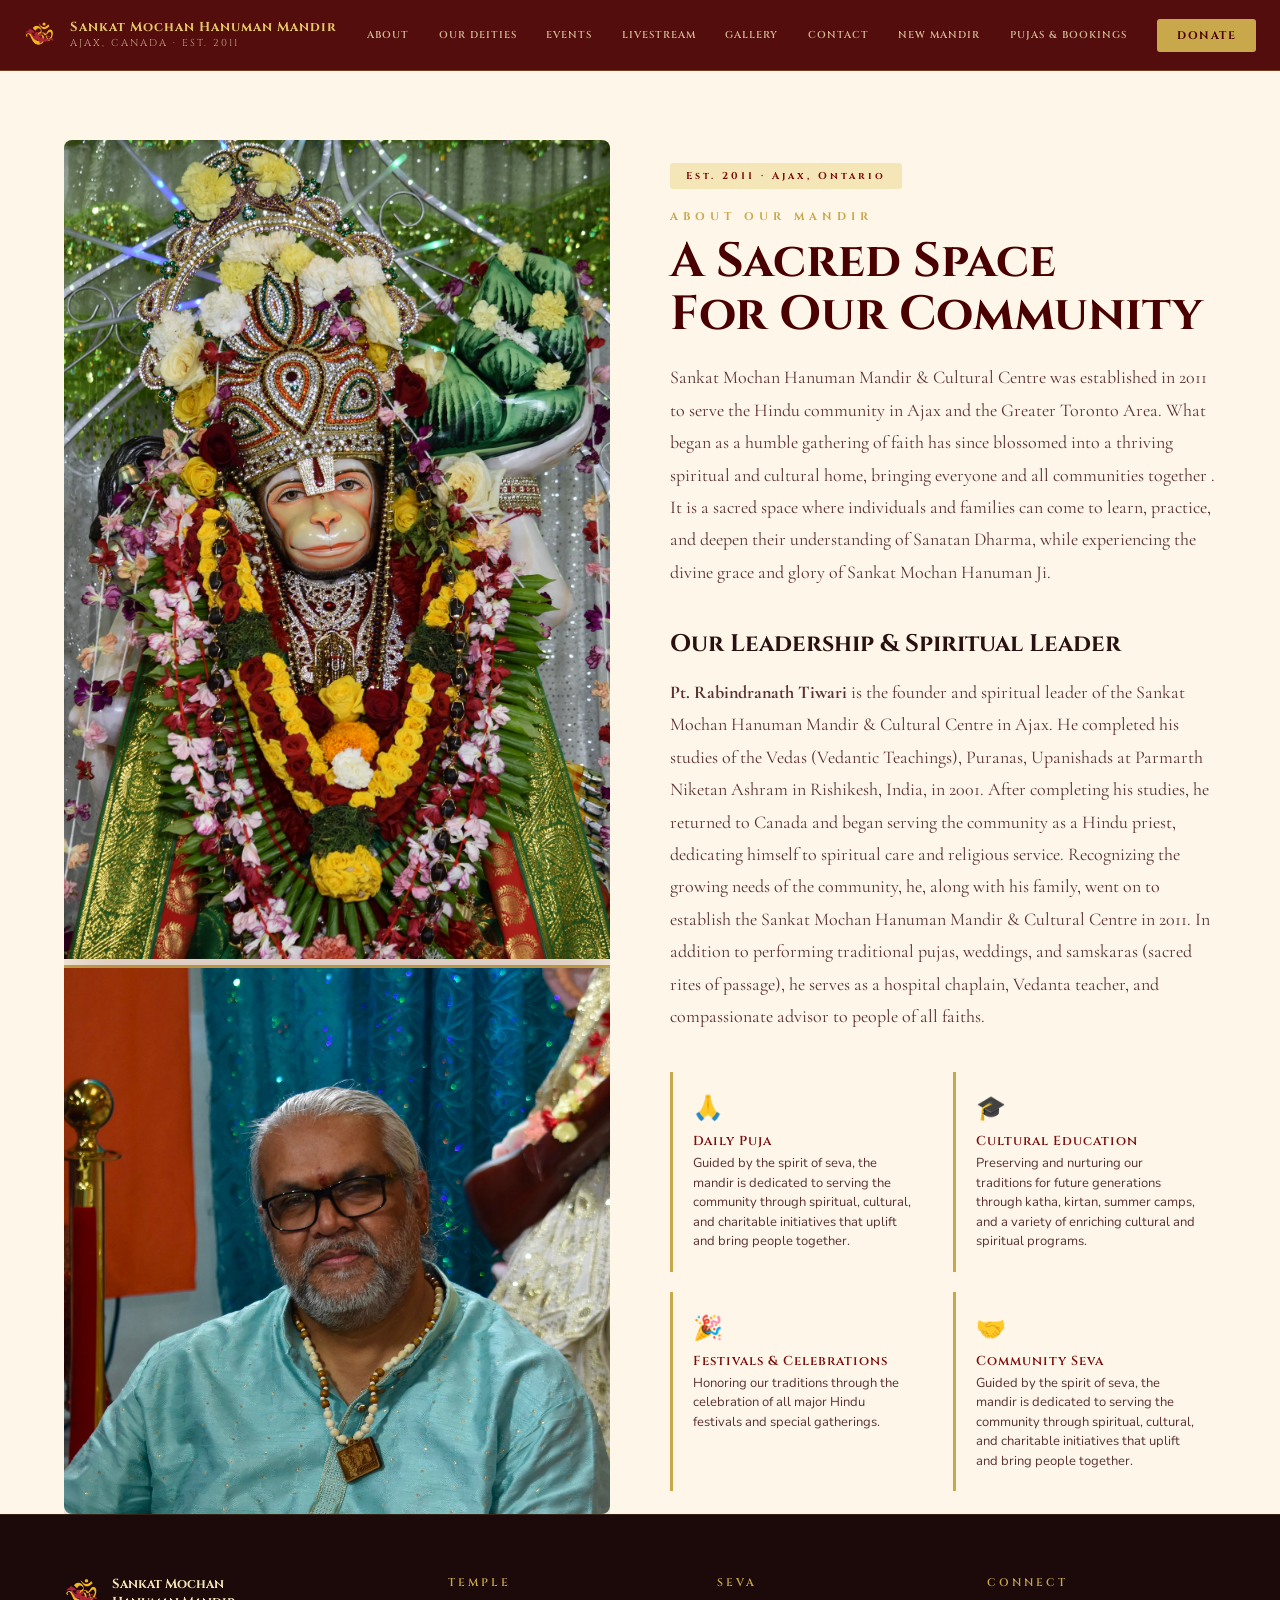
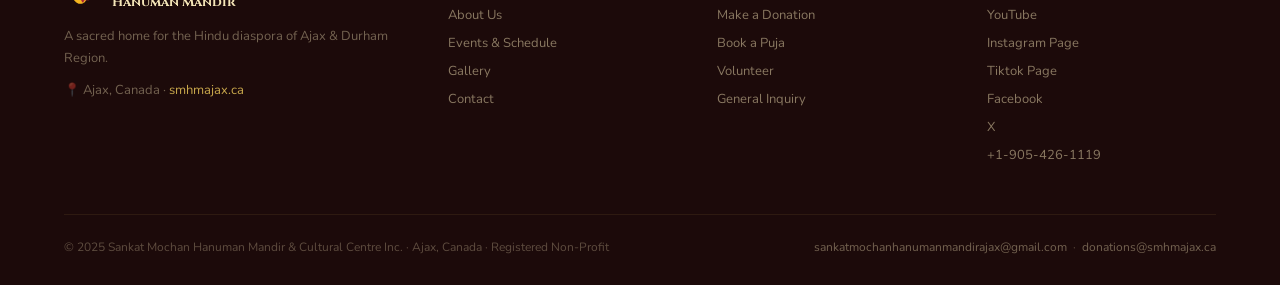
==== about.html @ 4f7484eb "Initial commit - SMHM website dev" ====
<!DOCTYPE html>
<html lang="en">
<head>
<meta charset="UTF-8">
<meta name="viewport" content="width=device-width, initial-scale=1.0">
<title>Sankat Mochan Hanuman Mandir & Cultural Centre</title>
<link rel="icon" type="image/png" href="assets/images/mandir-icon.png">
<link rel="preconnect" href="https://fonts.googleapis.com">
<link href="https://fonts.googleapis.com/css2?family=Cormorant+Garamond:ital,wght@0,300;0,400;0,600;0,700;1,400&family=Cinzel:wght@400;600;700;900&family=Nunito:wght@300;400;600;700&display=swap" rel="stylesheet">
<link rel="stylesheet" href="assets/css/style.css?v=5">
</head>
<body>

<!-- ═══ NAV ═══ -->
<nav id="nav">
  <div class="nav-inner">
    <a href="index.html" class="nav-brand">
      <img src="assets/images/mandir-icon.png" class="nav-logo-img" alt="Mandir Logo">
      <div class="nav-name">
        <div class="n1">Sankat Mochan Hanuman Mandir</div>
        <div class="n2">Ajax, Canada · Est. 2011</div>
      </div>
    </a>

    <div class="nav-links">
      <a href="about.html">About</a>
      <a href="deities.html">Our Deities</a>
      <a href="events.html">Events</a>
      <a href="livestream.html">Livestream</a>
      <a href="gallery.html">Gallery</a>
      <a href="contact.html">Contact</a>
      <a href="new-mandir.html">New Mandir</a>
      <a href="bookings.html">Pujas &amp; Bookings</a>
    </div>

    <a href="donate.html" class="nav-donate">Donate</a>

    <button class="nav-mobile-btn" onclick="toggleMenu()" aria-label="Menu">
      <span></span><span></span><span></span>
    </button>
  </div>

  <div id="mobile-menu">
    <a href="about.html" onclick="toggleMenu()">About</a>
    <a href="deities.html" onclick="toggleMenu()">Our Deities</a>
    <a href="events.html" onclick="toggleMenu()">Events</a>
    <a href="livestream.html" onclick="toggleMenu()">Livestream</a>
    <a href="gallery.html" onclick="toggleMenu()">Gallery</a>
    <a href="contact.html" onclick="toggleMenu()">Contact</a>
    <a href="new-mandir.html" onclick="toggleMenu()">New Mandir</a>
    <a href="bookings.html" onclick="toggleMenu()">Pujas &amp; Bookings</a>
    <a href="donate.html" onclick="toggleMenu()">Donate</a>
  </div>
</nav>

<!-- ═══ ABOUT ═══ -->
<section id="about">
  <div class="container">
    <div class="grid-2">
<div class="about-image-stack fade-up">
  <img src="assets/images/hanuman-ji.jpg" alt="Hanuman Ji" class="about-img-main">
  <img src="assets/images/Pandit.jpeg" alt="Pandit Ji" class="about-img-secondary">
</div>
      <div class="fade-up stagger-2">
        <span class="about-badge">Est. 2011 · Ajax, Ontario</span>
        <span class="section-label">About Our Mandir</span>
        <h2 class="section-title">A Sacred Space<br>For Our Community</h2>
        <p class="section-body">Sankat Mochan Hanuman Mandir & Cultural Centre was established in 2011 to serve the Hindu community in Ajax and the Greater Toronto Area. What began as a humble gathering of faith has since blossomed into a thriving spiritual and cultural home, bringing everyone and all communities together . It is a sacred space where individuals and families can come to learn, practice, and deepen their understanding of Sanatan Dharma, while experiencing the divine grace and glory of Sankat Mochan Hanuman Ji.
        
        <h2 style="margin-top: 40px; margin-bottom: 16px;">Our Leadership & Spiritual Leader</h2>
        <p class="section-body" style="margin-top:16px"><strong>Pt. Rabindranath Tiwari</strong> is the founder and spiritual leader of the Sankat Mochan Hanuman Mandir & Cultural Centre in Ajax. He completed his studies of the Vedas (Vedantic
Teachings), Puranas, Upanishads at Parmarth Niketan Ashram in Rishikesh, India, in 2001. After completing his studies, he returned to Canada and began serving the community as a Hindu priest, dedicating himself to spiritual care and religious service. Recognizing the growing needs of the community, he, along with his family, went on to establish the Sankat Mochan Hanuman Mandir & Cultural Centre in 2011. In addition to performing traditional pujas, weddings, and samskaras (sacred rites of passage), he serves as a hospital chaplain, Vedanta teacher, and compassionate advisor to people of all faiths.</p>
  <div class="about-highlights">  
          <div class="about-highlight"><div class="icon">🙏</div><h5>Daily Puja</h5><p>Guided by the spirit of seva, the mandir is dedicated to serving the community through spiritual, cultural, and charitable initiatives that uplift and bring people together.</p></div>
          <div class="about-highlight"><div class="icon">🎓</div><h5>Cultural Education</h5><p>Preserving and nurturing our traditions for future generations through katha, kirtan, summer camps, and a variety of enriching cultural and spiritual programs.</p></div>
          <div class="about-highlight"><div class="icon">🎉</div><h5>Festivals & Celebrations</h5><p>Honoring our traditions through the celebration of all major Hindu festivals and special gatherings.</p></div>
          <div class="about-highlight"><div class="icon">🤝</div><h5>Community Seva</h5><p>Guided by the spirit of seva, the mandir is dedicated to serving the community through spiritual, cultural, and charitable initiatives that uplift and bring people together.</p></div>
        </div>
      </div>
    </div>
  </div>
</section>


<!-- ═══ FOOTER ═══ -->
<footer>
  <div class="container">
    <div class="footer-grid">
      <div class="footer-brand">
        <div style="display:flex;align-items:center;gap:12px;margin-bottom:12px">
          <img src="assets/images/mandir-icon.png" 
       alt="Mandir Logo" 
       style="width:36px; height:36px; object-fit:cover; border-radius:50%; flex-shrink:0;">
          <div style="font-family:'Cinzel',serif;font-size:13px;color:var(--gold-pale);font-weight:700">Sankat Mochan<br>Hanuman Mandir</div>
        </div>
        <p>A sacred home for the Hindu diaspora of Ajax & Durham Region.</p>
        <p style="margin-top:10px">📍 Ajax, Canada · <a href="http://smhmajax.ca" style="color:var(--gold);text-decoration:none">smhmajax.ca</a></p>
      </div>
      <div class="footer-col">
        <h4>Temple</h4>
        <a href="about.html">About Us</a>
        <a href="events.html">Events & Schedule</a>
        <a href="gallery.html">Gallery</a>
        <a href="contact.html">Contact</a>
      </div>
      <div class="footer-col">
        <h4>Seva</h4>
        <a href="donate.html">Make a Donation</a>
        <a href="mailto:bookings@smhmajax.ca">Book a Puja</a>
        <a href="mailto:seva@smhmajax.ca">Volunteer</a>
        <a href="mailto:info@smhmajax.ca">General Inquiry</a>
      </div>
      <div class="footer-col">
        <h4>Connect</h4>
        <a href="https://www.youtube.com/@smhmajax" target="_blank">YouTube</a>
        <a href="https://www.instagram.com/smhmajax/">Instagram Page</a>
        <a href="https://www.tiktok.com/@smhmajax">Tiktok Page</a>
        <a href="https://www.facebook.com/smhmajax?mibextid=wwXlfr&mibextid=wwXlfr">Facebook</a>
        <a href="https://x.com/smhmajax">X</a>
        <a href="tel:+1-905-426-1119">+1-905-426-1119</a>
      </div>
    </div>
    <div class="footer-bottom">
      <span>© 2025 Sankat Mochan Hanuman Mandir & Cultural Centre Inc. · Ajax, Canada · Registered Non-Profit</span>
      <span>
        <a href="mailto:sankatmochanhanumanmandirajax@gmail.com">sankatmochanhanumanmandirajax@gmail.com</a> &nbsp;·&nbsp;
        <a href="mailto:donations@smhmajax.ca">donations@smhmajax.ca</a>
      </span>
    </div>
  </div>
</footer>
<script src="assets/scripts/main.js"></script>
</body>
</html>
---- assets/css/style.css ----
/* ═══════════════════════════════════════════
   SMHMAJAX.CA  —  Design System
   Deep crimson · Antique gold · Ivory
   Cinzel (display) + Cormorant (serif) + Nunito (body)
═══════════════════════════════════════════ */
:root {
  --crimson:    #7B0D0D;
  --crimson-dk: #4A0000;
  --crimson-lt: #A01515;
  --gold:       #C9A84C;
  --gold-lt:    #E8C96A;
  --gold-pale:  #F5E6B8;
  --ivory:      #FDF6E9;
  --ivory-dk:   #F0E4C8;
  --charcoal:   #1C0A0A;
  --text:       #2A1010;
  --text-lt:    #5A3030;
  --white:      #FFFDF7;
  --shadow:     rgba(74,0,0,0.18);
  --r:          8px;
}

*, *::before, *::after { margin:0; padding:0; box-sizing:border-box; }

html {
  scroll-behavior: smooth;
  max-width: 100%;
  overflow-x: hidden;
  margin: 0;
}

body {
  font-family: 'Nunito', sans-serif;
  background: var(--ivory);
  color: var(--text);
  max-width: 100%;
  overflow-x: hidden;
  margin: 0;
  padding-left: 0;
  padding-right: 0;
  box-sizing: border-box;
}

/* ── SCROLLBAR ── */
::-webkit-scrollbar { width: 6px; }
::-webkit-scrollbar-track { background: var(--ivory-dk); }
::-webkit-scrollbar-thumb { background: var(--crimson); border-radius: 3px; }

/* ═══ TYPOGRAPHY ═══ */
.display    { font-family:'Cinzel',serif; }
.serif      { font-family:'Cormorant Garamond',serif; }
h1,h2,h3   { font-family:'Cinzel',serif; }
h4,h5      { font-family:'Cormorant Garamond',serif; font-weight:600; }

/* ═══ UTILITY ═══ */
.gold-line {
  display:flex; align-items:center; gap:16px;
  color:var(--gold); font-size:12px; letter-spacing:3px; text-transform:uppercase;
}
.gold-line::before,.gold-line::after {
  content:''; flex:1; height:1px;
  background:linear-gradient(90deg,transparent,var(--gold),transparent);
}
.section-label {
  font-family:'Cinzel',serif; font-size:11px; font-weight:700;
  letter-spacing:5px; color:var(--gold); text-transform:uppercase;
  margin-bottom:12px; display:block;
}
.section-title {
  font-family:'Cinzel',serif; font-size:clamp(28px,4vw,48px);
  font-weight:700; color:var(--crimson-dk); line-height:1.1;
  margin-bottom:20px;
}
.section-body {
  font-family:'Cormorant Garamond',serif; font-size:18px;
  color:var(--text-lt); line-height:1.8; font-weight:400;
}
.btn-primary {
  display:inline-flex; align-items:center; gap:10px;
  background:var(--crimson); color:var(--gold-pale);
  font-family:'Cinzel',serif; font-size:12px; font-weight:700;
  letter-spacing:2px; text-transform:uppercase;
  padding:14px 32px; border-radius:3px; text-decoration:none;
  border:2px solid var(--crimson);
  transition:all 0.3s ease;
  box-shadow: 0 4px 20px var(--shadow);
}
.btn-primary:hover {
  background:transparent; color:var(--crimson);
  transform:translateY(-2px);
  box-shadow: 0 8px 30px var(--shadow);
}
.btn-outline {
  display:inline-flex; align-items:center; gap:10px;
  background:transparent; color:var(--gold-pale);
  font-family:'Cinzel',serif; font-size:12px; font-weight:700;
  letter-spacing:2px; text-transform:uppercase;
  padding:14px 32px; border-radius:3px; text-decoration:none;
  border:2px solid var(--gold);
  transition:all 0.3s ease;
}
.btn-outline:hover {
  background:var(--gold); color:var(--crimson-dk);
  transform:translateY(-2px);
}
.container { max-width:1200px; margin:0 auto; padding:0 24px; }
.grid-2 { display:grid; grid-template-columns:1fr 1fr; gap:60px; align-items:center; }
.grid-3 { display:grid; grid-template-columns:repeat(3,1fr); gap:32px; }
.grid-4 { display:grid; grid-template-columns:repeat(4,1fr); gap:24px; }

/* ═══ NAV ═══ */
#nav {
  position:fixed; top:0; left:0; right:0; z-index:1000;
  background:rgba(74,0,0,0.95);
  backdrop-filter:blur(20px);
  border-bottom:1px solid rgba(201,168,76,0.3);
  transition:all 0.3s ease;
}
#nav .nav-inner {
  max-width:1400px; margin:0 auto; padding:0 24px;
  display:flex; align-items:center; justify-content:flex-start;
  height:70px; gap:0;
}
.nav-brand {
  display:flex; align-items:center; gap:14px; text-decoration:none;
  flex-shrink:0;
}
.nav-om {
  width:42px; height:42px; border-radius:50%;
  background:linear-gradient(135deg,var(--gold),var(--gold-lt));
  display:flex; align-items:center; justify-content:center;
  font-size:20px; color:var(--crimson-dk); font-weight:900;
  font-family:'Cinzel',serif; flex-shrink:0;
  box-shadow:0 2px 12px rgba(201,168,76,0.4);
}
.nav-name { font-family:'Cinzel',serif; white-space:nowrap; }
.nav-name .n1 { font-size:13px; font-weight:700; color:var(--gold-lt); letter-spacing:1px; line-height:1.2; white-space:nowrap; }
.nav-name .n2 { font-size:10px; color:rgba(245,230,184,0.7); letter-spacing:2px; text-transform:uppercase; white-space:nowrap; }
.nav-links {
  display:flex; align-items:center; flex:1;
  justify-content:space-between;
  flex-wrap:nowrap; white-space:nowrap;
  padding:0 24px;
}
.nav-links a {
  font-family:'Cinzel',serif; font-size:10px; font-weight:600;
  letter-spacing:1px; text-transform:uppercase;
  color:rgba(245,230,184,0.8); padding:8px 6px; border-radius:3px;
  text-decoration:none; transition:all 0.2s ease; white-space:nowrap;
}
.nav-links a:hover { color:var(--gold-lt); background:rgba(201,168,76,0.12); }
.nav-links a.nav-active { color:var(--gold-lt); background:rgba(201,168,76,0.14); }
.nav-donate {
  font-family:'Cinzel',serif; font-size:11px; font-weight:700;
  letter-spacing:1.5px; text-transform:uppercase;
  background:var(--gold); color:var(--crimson-dk);
  padding:9px 20px; border-radius:3px; text-decoration:none;
  transition:all 0.2s ease;
}
.nav-donate:hover { background:var(--gold-lt); transform:translateY(-1px); }
.nav-mobile-btn { display:none; background:none; border:none; cursor:pointer; padding:8px; }
.nav-mobile-btn span {
  display:block; width:24px; height:2px;
  background:var(--gold); margin:5px 0; transition:all 0.3s;
}
#mobile-menu {
  display:none; background:var(--crimson-dk);
  border-top:1px solid rgba(201,168,76,0.2);
}
#mobile-menu a {
  display:block; padding:14px 24px;
  font-family:'Cinzel',serif; font-size:12px; letter-spacing:2px;
  color:var(--gold-pale); text-decoration:none;
  border-bottom:1px solid rgba(201,168,76,0.1);
}

/* ═══ HERO ═══ */
#hero {
  min-height:100vh; position:relative; overflow:hidden;
  background:var(--crimson-dk);
  display:flex; align-items:center;
}
.hero-bg {
  position:absolute; inset:0;
  background: radial-gradient(ellipse 80% 60% at 60% 40%, rgba(160,21,21,0.7) 0%, rgba(74,0,0,0.95) 70%);
}
/* Decorative mandala pattern */
.hero-mandala {
  position:absolute; right:-200px; top:50%; transform:translateY(-50%);
  width:700px; height:700px; border-radius:50%;
  border:1px solid rgba(201,168,76,0.08);
  pointer-events:none;
}
.hero-mandala::before {
  content:''; position:absolute; inset:40px; border-radius:50%;
  border:1px solid rgba(201,168,76,0.06);
}
.hero-mandala::after {
  content:''; position:absolute; inset:80px; border-radius:50%;
  border:1px solid rgba(201,168,76,0.04);
}
.hero-murti-left {
  position: absolute;
  left: 0;
  top: 0;
  bottom: 0;
  width: 42%; 
  height: 100%;
  object-fit: cover;
  object-position: right bottom;
  mask-image: linear-gradient(to right, black 55%, transparent 98%);
  -webkit-mask-image: linear-gradient(to right, black 55%, transparent 98%);
  opacity: 0.85;
}

.hero-murti-right {
  position: absolute;
  right: 0;
  bottom: 0;
  width: 42%;
  height: 100%;
  object-fit: cover;
  object-position: left bottom;
  mask-image: linear-gradient(to left, black 55%, transparent 98%);
  -webkit-mask-image: linear-gradient(to left, black 55%, transparent 98%);
  opacity: 0.85;
}
.nav-logo-img {
  width: 32px;
  height: 32px;
  border-radius: 50%;
  object-fit: contain;
  object-position: center center;
}
.hero-content {
    position: relative;
    z-index: 2;
    width: 100%;
    max-width: 650px;
    margin: 0 auto;
    display: flex;
    flex-direction: column;
    align-items: center;
    text-align: center;
    padding-top: 80px;
    padding-bottom: 60px;
}
.hero-badge {
  display:inline-flex; align-items:center; gap:10px;
  background:rgba(201,168,76,0.12); border:1px solid rgba(201,168,76,0.3);
  border-radius:100px; padding:8px 20px;
  font-family:'Cinzel',serif; font-size:10px; font-weight:700;
  letter-spacing:3px; color:var(--gold); text-transform:uppercase;
  margin-bottom:28px;
}
.hero-badge-dot { width:6px; height:6px; border-radius:50%; background:var(--gold); animation:pulse 2s infinite; }
@keyframes pulse { 0%,100%{opacity:1;transform:scale(1)} 50%{opacity:0.5;transform:scale(1.3)} }
.hero-om {
  font-family:'Cinzel',serif; font-size:clamp(60px,8vw,100px);
  color:var(--gold); line-height:1; display:block;
  text-shadow:0 0 60px rgba(201,168,76,0.4);
  animation:glow 3s ease-in-out infinite alternate;
  margin-bottom:8px;
}
@keyframes glow {
  from{text-shadow:0 0 40px rgba(201,168,76,0.3)}
  to{text-shadow:0 0 80px rgba(201,168,76,0.6),0 0 120px rgba(201,168,76,0.2)}
}
.hero-title {
  font-family:'Cinzel',serif; font-weight:900;
  font-size:clamp(36px,5.5vw,72px); line-height:1.0;
  color:var(--white); margin-bottom:8px;
  text-shadow:2px 4px 20px rgba(0,0,0,0.5);
}
.hero-title .gold { color:var(--gold-lt); }
.hero-subtitle {
  font-family:'Cormorant Garamond',serif; font-style:italic;
  font-size:clamp(18px,2.5vw,28px); color:rgba(245,230,184,0.75);
  margin-bottom:36px; font-weight:300; letter-spacing:1px;
}
.hero-tagline {
  font-family:'Cormorant Garamond',serif;
  font-size:clamp(16px,2vw,22px); color:rgba(245,230,184,0.6);
  margin-bottom:48px; max-width:480px; line-height:1.6;
}
.hero-cta { display:flex; gap:16px; flex-wrap:wrap; margin-bottom:60px; }
.hero-stats {
  display:flex; gap:32px; justify-content: center; flex-wrap:wrap;
  padding-top:40px; border-top:1px solid rgba(201,168,76,0.2);
}
.hero-stat .num {
  font-family:'Cinzel',serif; font-size:clamp(28px,3vw,40px);
  color:var(--gold-lt); font-weight:700; line-height:1;
}
.hero-stat .lbl {
  font-size:11px; letter-spacing:2px; color:rgba(245,230,184,0.5);
  text-transform:uppercase; margin-top:4px;
}

/* ── LIVE BANNER ── */
.live-banner {
  background:linear-gradient(135deg,var(--crimson) 0%,var(--crimson-lt) 100%);
  border-top:1px solid rgba(201,168,76,0.3);
  border-bottom:1px solid rgba(201,168,76,0.3);
  padding:14px 0;
}
.live-banner-inner {
  max-width:1200px; margin:0 auto; padding:0 24px;
  display:flex; align-items:center; justify-content:space-between; flex-wrap:wrap; gap:16px;
}
.live-badge {
  display:flex; align-items:center; gap:10px;
  font-family:'Cinzel',serif; font-size:11px; font-weight:700;
  letter-spacing:2px; color:var(--gold-pale); text-transform:uppercase;
}
.live-dot { width:10px; height:10px; border-radius:50%; background:#ff4444; animation:blink 1.2s step-end infinite; }
@keyframes blink { 50%{opacity:0} }
.live-schedule { display:flex; gap:20px; flex-wrap:wrap; }
.live-pill {
  background:rgba(245,230,184,0.12); border:1px solid rgba(245,230,184,0.2);
  border-radius:100px; padding:5px 14px;
  font-size:11px; color:var(--gold-pale); letter-spacing:1px;
}
.live-pill strong { color:var(--gold-lt); }
.live-yt {
  display:flex; align-items:center; gap:8px;
  background:rgba(255,0,0,0.15); border:1px solid rgba(255,0,0,0.3);
  border-radius:6px; padding:6px 14px;
  font-size:11px; color:#fff; text-decoration:none; letter-spacing:1px;
  font-family:'Cinzel',serif; font-weight:700; transition:all 0.2s;
}
.live-yt:hover { background:rgba(255,0,0,0.3); }
.yt-icon { width:18px; height:13px; }

/* ═══ ABOUT ═══ */
#about {
  padding-top: 140px; 
}

.about-image-stack {
  max-width: 100%;
  overflow: hidden;
}

.about-img-main {
  width: 100%;
  flex: 1;
  object-fit: cover;
  object-position: center 5%;
  border-radius: var(--r) var(--r) 0 0;
  box-shadow: 0 20px 60px var(--shadow);
  min-height: 0;
}

.about-img-secondary {
  width: 100%;
  flex: 1;
  object-fit: cover;
  object-position: center center;
  border-radius: 0 0 var(--r) var(--r);
  border-top: 3px solid var(--gold);
  box-shadow: 0 20px 60px var(--shadow);
  display: block;
  min-height: 0;
}

/* Floating secondary image rule removed/optional since Shivling was removed */

.about-badge {
  display: inline-flex; 
  align-items: center; 
  gap: 8px;
  background: var(--gold-pale); 
  border-radius: 3px; 
  padding: 6px 16px;
  font-family: 'Cinzel', serif; 
  font-size: 10px; 
  font-weight: 700;
  letter-spacing: 3px; 
  color: var(--crimson); 
  margin-bottom: 20px;
}

.about-highlights { 
  display: grid; 
  grid-template-columns: 1fr 1fr; 
  gap: 20px; 
  margin-top: 40px; 
}

.about-highlight {
  padding: 20px; 
  border-left: 3px solid var(--gold);
  background: var(--ivory); 
  border-radius: 0 var(--r) var(--r) 0;
}

.about-highlight .icon { 
  font-size: 24px; 
  margin-bottom: 8px; 
}

.about-highlight h5 { 
  font-family: 'Cinzel', serif; 
  font-size: 13px; 
  color: var(--crimson); 
  margin-bottom: 4px; 
  letter-spacing: 1px; 
}

.about-highlight p { 
  font-size: 13px; 
  color: var(--text-lt); 
  line-height: 1.5; 
}

/* ═══ DEITIES ═══ */
.deity-strip { padding:80px 0; background:var(--crimson-dk); }
.deity-strip-inner { max-width:1200px; margin:0 auto; padding:0 24px; }
.deity-strip h2 { font-family:'Cinzel',serif; font-size:14px; font-weight:700; letter-spacing:5px; color:var(--gold); text-transform:uppercase; text-align:center; margin-bottom:40px; }
.deity-grid {
    display:grid;
    grid-template-columns:repeat(auto-fit,minmax(180px,1fr));
    gap:20px;
}
.deity-card {
  border-radius:var(--r);
  overflow:hidden;
  position:relative;
  aspect-ratio:3/4;
  min-height:280px;
  cursor:pointer;
  border:1px solid rgba(201,168,76,0.2);
  transition:all 0.3s ease;
}
.deity-card:hover { transform:translateY(-6px); border-color:var(--gold); }
.deity-card img { width:100%; height:100%; object-fit:cover; object-position:top center; display:block; }
.deity-card img{
    transition:transform .4s ease;
}

.deity-card:hover img{
    transform:scale(1.05);
}
.gallery-overlay{
    position:absolute;
    left:0;
    right:0;
    bottom:0;
    padding:20px;
    background:linear-gradient(
        to top,
        rgba(0,0,0,.85),
        rgba(0,0,0,.2),
        transparent
    );
    opacity:0;
    transition:opacity .3s ease;
}

.deity-card:hover .gallery-overlay{
    opacity:1;
}
.gallery-overlay h3{
    margin:0 0 8px;
    color:#fff;
    font-family:'Cinzel',serif;
}
.gallery-overlay p{
    margin:0;
    color:rgba(255,255,255,.85);
    font-size:14px;
    line-height:1.4;
}

/* ═══ EVENTS ═══ */
#events { padding:120px 0; background:var(--ivory); }
.events-grid { display:grid; grid-template-columns:1fr 1.2fr; gap:60px; align-items:start; }
.event-card {
  background:var(--white); border-radius:var(--r);
  padding:28px; border:1px solid var(--ivory-dk);
  display:flex; gap:20px; align-items:flex-start;
  transition:all 0.3s ease;
  box-shadow:0 2px 12px rgba(0,0,0,0.04);
}
.event-card:hover { transform:translateY(-4px); box-shadow:0 12px 40px var(--shadow); border-color:var(--gold); }
.event-date {
  background:var(--crimson); color:var(--gold-pale);
  border-radius:var(--r); padding:12px 14px; text-align:center;
  flex-shrink:0; min-width:62px;
}
.event-date .day { font-family:'Cinzel',serif; font-size:28px; font-weight:700; line-height:1; }
.event-date .mon { font-size:11px; letter-spacing:2px; text-transform:uppercase; opacity:0.8; margin-top:2px; }
.event-info h4 { font-family:'Cinzel',serif; font-size:15px; color:var(--crimson-dk); margin-bottom:6px; }
.event-info p { font-size:13px; color:var(--text-lt); line-height:1.5; }
.event-info .tag { display:inline-block; background:var(--gold-pale); color:var(--crimson); font-size:10px; font-weight:700; letter-spacing:2px; padding:3px 10px; border-radius:100px; margin-top:8px; text-transform:uppercase; }
.schedule-table { background:var(--white); border-radius:var(--r); overflow:hidden; border:1px solid var(--ivory-dk); box-shadow:0 2px 12px rgba(0,0,0,0.04); }
.schedule-table h3 { padding:20px 24px; background:var(--crimson-dk); color:var(--gold-pale); font-family:'Cinzel',serif; font-size:14px; letter-spacing:2px; }
.schedule-row {
  display: grid;
  grid-template-columns: 140px 100px 1fr;  
  align-items: center;
  padding: 16px 24px;
  border-bottom: 1px solid var(--ivory-dk);
}
.schedule-row:last-child { border-bottom:none; }
.schedule-row .day2 { font-family:'Cinzel',serif; font-size:13px; color:var(--crimson); font-weight:700; }
.schedule-row .time { font-size:13px; color:var(--text-lt); }
.schedule-row .service { font-size:12px; color:var(--gold); font-weight:700; }

/* ═══ EVENTS POSTER SLIDER ═══ */
.events-poster-slider {
  position: relative;
  width: 100%;
  overflow: hidden;
  border-radius: var(--r);
  box-shadow: 0 8px 30px var(--shadow);
}

.slider-track {
  display: flex;
  transition: transform 0.5s ease;
  width: 100%;
}

/* ── Slider Image Dimension Fix ── */
#sliderTrack img {
  width: 100%;
  flex: 0 0 100%; /* THE MAGIC FIX: Prevents squishing, forces 1 image per slide */
  height: 600px; 
  object-fit: contain; 
  background-color: var(--ivory); 
  display: block; 
  padding: 0 !important;
  margin: 0 !important;
  gap: 0 !important;
}
.slider-container {
  box-shadow: none !important; /* Removes the floating drop-shadow */
  border: none !important;     /* Removes any visible borders */
  background: transparent !important; 
}

.slider-arrow {
  position: absolute;
  top: 50%;
  transform: translateY(-50%);
  z-index: 10;
  background: rgba(74,0,0,0.7);
  border: 1px solid rgba(201,168,76,0.4);
  color: var(--gold);
  font-size: 18px;
  width: 44px;
  height: 44px;
  border-radius: 50%;
  cursor: pointer;
  display: flex;
  align-items: center;
  justify-content: center;
  transition: all 0.2s ease;
}

.slider-arrow:hover {
  background: rgba(74,0,0,0.95);
  border-color: var(--gold);
}

.slider-arrow.prev { left: 12px; }
.slider-arrow.next { right: 12px; }

/* ═══ DONATE ═══ */
#donate {
  padding:120px 0;
  background:linear-gradient(160deg,var(--crimson-dk) 0%,var(--crimson) 60%,#6B0000 100%);
  position:relative; overflow:hidden;
}
#donate::before {
  content:''; position:absolute; inset:0;
  background:url("data:image/svg+xml,%3Csvg width='60' height='60' viewBox='0 0 60 60' xmlns='http://www.w3.org/2000/svg'%3E%3Cg fill='none' fill-rule='evenodd'%3E%3Cg fill='%23C9A84C' fill-opacity='0.04'%3E%3Cpath d='M36 34v-4h-2v4h-4v2h4v4h2v-4h4v-2h-4zm0-30V0h-2v4h-4v2h4v4h2V6h4V4h-4zM6 34v-4H4v4H0v2h4v4h2v-4h4v-2H6zM6 4V0H4v4H0v2h4v4h2V6h4V4H6z'/%3E%3C/g%3E%3C/g%3E%3C/svg%3E");
  pointer-events:none;
}
.donate-inner { position:relative; z-index:1; }
.donate-grid { display:grid; grid-template-columns:1fr 1fr; gap:80px; align-items:start; }
.donate-text .section-title { color:var(--gold-pale); }
.donate-text .section-body { color:rgba(245,230,184,0.75); }
.donate-ways { display:grid; grid-template-columns:1fr 1fr; gap:16px; margin-top:32px; }
.donate-way {
  background:rgba(245,230,184,0.08); border:1px solid rgba(201,168,76,0.25);
  border-radius:var(--r); padding:20px;
  transition:all 0.3s ease;
}
.donate-way:hover { background:rgba(245,230,184,0.14); border-color:var(--gold); }
.donate-way .icon { font-size:28px; margin-bottom:10px; }
.donate-way h5 { font-family:'Cinzel',serif; font-size:13px; color:var(--gold-lt); margin-bottom:6px; letter-spacing:1px; }
.donate-way p { font-size:13px; color:rgba(245,230,184,0.65); line-height:1.5; }
.donate-way .val { color:var(--gold-lt); font-weight:700; font-size:15px; margin-top:4px; display:block; }
.donate-card {
  background:var(--ivory); border-radius:12px;
  padding:40px; box-shadow:0 20px 60px rgba(0,0,0,0.3);
}
.donate-card h3 { font-family:'Cinzel',serif; font-size:22px; color:var(--crimson-dk); margin-bottom:8px; }
.donate-card .sub { font-family:'Cormorant Garamond',serif; font-size:16px; color:var(--text-lt); margin-bottom:28px; font-style:italic; }
.amount-grid { display:grid; grid-template-columns:repeat(3,1fr); gap:10px; margin-bottom:20px; }
.amount-btn {
  border:2px solid var(--ivory-dk); border-radius:var(--r); padding:14px 8px;
  text-align:center; cursor:pointer; transition:all 0.2s ease; background:var(--white);
  font-family:'Cinzel',serif; font-weight:700;
}
.amount-btn:hover,.amount-btn.active { border-color:var(--crimson); background:var(--crimson); color:var(--white); }
.amount-btn .am { font-size:20px; color:var(--crimson); display:block; }
.amount-btn:hover .am, .amount-btn.active .am { color:var(--gold-pale); }
.amount-btn .lb { font-size:9px; letter-spacing:1px; color:var(--text-lt); text-transform:uppercase; }
.amount-btn:hover .lb, .amount-btn.active .lb { color:rgba(245,230,184,0.7); }
.donate-input {
  width:100%; padding:14px 16px; border:2px solid var(--ivory-dk);
  border-radius:var(--r); font-size:16px; margin-bottom:16px;
  font-family:'Nunito',sans-serif; transition:border-color 0.2s;
  background:var(--white); color:var(--text);
}
.donate-input:focus { outline:none; border-color:var(--crimson); }
.donate-submit {
  width:100%; padding:16px; background:var(--crimson);
  color:var(--gold-pale); border:none; border-radius:var(--r); cursor:pointer;
  font-family:'Cinzel',serif; font-size:14px; font-weight:700; letter-spacing:2px;
  text-transform:uppercase; transition:all 0.3s ease;
}
.donate-submit:hover { background:var(--crimson-dk); transform:translateY(-2px); box-shadow:0 8px 24px rgba(74,0,0,0.4); }
.etransfer-note {
  margin-top:16px; padding:14px; background:var(--ivory);
  border-radius:var(--r); border:1px solid var(--ivory-dk);
  font-size:13px; color:var(--text-lt); text-align:center; line-height:1.6;
}
.etransfer-note strong { color:var(--crimson); }

/* ═══ STREAM ═══ */
#stream { padding:120px 0; background:var(--charcoal); }
#stream .section-title { color:var(--gold-pale); }
#stream .section-body { color:rgba(245,230,184,0.6); }
.stream-embed {
  border-radius:var(--r); overflow:hidden;
  border:2px solid rgba(201,168,76,0.3);
  box-shadow:0 20px 60px rgba(0,0,0,0.5);
  aspect-ratio:16/9; background:#000; position:relative;
}
.stream-placeholder {
  position:absolute; inset:0; display:flex; flex-direction:column;
  align-items:center; justify-content:center; gap:20px;
}
.stream-placeholder .play-btn {
  width:80px; height:80px; border-radius:50%;
  background:rgba(201,168,76,0.15); border:2px solid var(--gold);
  display:flex; align-items:center; justify-content:center; cursor:pointer;
  transition:all 0.3s;
}
.stream-placeholder .play-btn:hover { background:rgba(201,168,76,0.25); transform:scale(1.08); }
.play-tri { width:0; height:0; border-style:solid; border-width:14px 0 14px 26px; border-color:transparent transparent transparent var(--gold); margin-left:4px; }
.stream-placeholder p { color:rgba(245,230,184,0.6); font-family:'Cinzel',serif; font-size:13px; letter-spacing:2px; }
.stream-info { display:grid; grid-template-columns:1fr 1fr; gap:60px; align-items:start; }
.stream-features { display:flex; flex-direction:column; gap:16px; margin-top:32px; }
.stream-feat {
  display:flex; gap:16px; align-items:flex-start;
  padding:16px; background:rgba(201,168,76,0.05);
  border:1px solid rgba(201,168,76,0.1); border-radius:var(--r);
}
.stream-feat .ic { font-size:22px; flex-shrink:0; margin-top:2px; }
.stream-feat h5 { font-family:'Cinzel',serif; font-size:13px; color:var(--gold-lt); margin-bottom:4px; letter-spacing:1px; }
.stream-feat p { font-size:13px; color:rgba(245,230,184,0.5); line-height:1.5; }
.yt-subscribe {
  display:inline-flex; align-items:center; gap:10px; margin-top:24px;
  background:#FF0000; color:#fff; padding:14px 28px; border-radius:var(--r);
  font-family:'Cinzel',serif; font-size:12px; font-weight:700; letter-spacing:2px;
  text-decoration:none; transition:all 0.2s; text-transform:uppercase;
}
.yt-subscribe:hover { background:#CC0000; transform:translateY(-2px); }
.yt-sub-icon { width:24px; height:17px; fill:white; }

/* ═══ GALLERY ═══ */
#gallery { padding:120px 0; background:var(--ivory-dk); }
.gallery-masonry {
  display:grid; grid-template-columns:repeat(3,1fr);
  grid-template-rows:auto; gap:16px;
}
.gallery-item {
  border-radius:var(--r); overflow:hidden; position:relative;
  cursor:pointer;
}
.gallery-item img {
  width: 100%;
  height: 100%;
  object-fit: cover;
  object-position: top center;  
  display: block;
  transition: transform 0.4s ease;
}
.gallery-item:hover img { transform:scale(1.04); }
.gallery-item::after {
  content:''; position:absolute; inset:0;
  background:linear-gradient(transparent 60%,rgba(74,0,0,0.6));
  opacity:0; transition:opacity 0.3s;
}
.gallery-item:hover::after { opacity:1; }
.g1 { grid-row:span 2; }
.g4 { grid-column:span 2; }

/* ═══ CONTACT ═══ */
#contact { padding:120px 0; background:var(--white); }
.contact-grid { display:grid; grid-template-columns:1fr 1.2fr; gap:80px; }
.contact-info-card {
  background:var(--crimson-dk); border-radius:12px; padding:40px;
  color:var(--gold-pale);
}
.contact-info-card h3 { font-family:'Cinzel',serif; font-size:20px; color:var(--gold-lt); margin-bottom:28px; }
.contact-item { display:flex; gap:16px; margin-bottom:24px; align-items:flex-start; }
.contact-item .ci { font-size:22px; flex-shrink:0; margin-top:2px; }
.contact-item h5 { font-family:'Cinzel',serif; font-size:12px; letter-spacing:2px; color:var(--gold); margin-bottom:4px; text-transform:uppercase; }
.contact-item p { font-size:14px; color:rgba(245,230,184,0.75); line-height:1.5; }
.contact-item a { color:var(--gold-lt); text-decoration:none; }
.contact-item a:hover { color:var(--gold); }
.social-links { display:flex; gap:12px; margin-top:28px; padding-top:28px; border-top:1px solid rgba(201,168,76,0.2); }
.social-link {
  width:42px; height:42px; border-radius:var(--r);
  background:rgba(201,168,76,0.1); border:1px solid rgba(201,168,76,0.2);
  display:flex; align-items:center; justify-content:center;
  color:var(--gold); text-decoration:none; font-size:16px;
  transition:all 0.2s;
}
.social-link:hover { background:rgba(201,168,76,0.25); border-color:var(--gold); }
.board-grid { display:grid; grid-template-columns:1fr 1fr; gap:16px; }
.board-member {
  padding:20px; background:var(--ivory); border-radius:var(--r);
  border:1px solid var(--ivory-dk);
  transition:all 0.2s ease;
}
.board-member:hover { border-color:var(--gold); background:var(--white); }
.board-member h5 { font-family:'Cinzel',serif; font-size:13px; color:var(--crimson-dk); margin-bottom:2px; }
.board-member .role { font-size:11px; letter-spacing:1.5px; color:var(--gold); text-transform:uppercase; margin-bottom:6px; }
.board-member .email { font-size:12px; color:var(--text-lt); }
.board-member .email a { color:var(--crimson); text-decoration:none; }
.board-member .email a:hover { color:var(--crimson-lt); }

/* ═══════════════════════════════════════════
   NEW TEMPLE PROJECT PAGE
═══════════════════════════════════════════ */

/* ── HERO ── */
#temple-hero {
  position: relative;
  min-height: 92vh;
  margin-top: 70px;
  overflow: hidden;
  display: flex;
  align-items: center;
}

/* The image fills the full section behind everything */
.temple-hero-img {
  position: absolute;
  inset: 0;
  width: 100%;
  height: 100%;
  object-fit: cover;
  object-position: center center;
}

/* Gradient: strong crimson on the left fading to transparent on the right
   so the temple image stays fully visible on the right side             */
.temple-hero-gradient {
  position: absolute;
  inset: 0;
  background: linear-gradient(
    to right,
    rgba(74,0,0,0.92) 0%,
    rgba(74,0,0,0.75) 38%,
    rgba(74,0,0,0.25) 62%,
    rgba(74,0,0,0.0)  100%
  );
}

.temple-hero-content {
  position: relative;
  z-index: 2;
  width: 100%;
  max-width: 1400px;
  margin: 0 auto;
  padding: 140px 24px 80px 24px; 
}

.temple-eyebrow {
  display: inline-flex;
  align-items: center;
  gap: 10px;
  background: rgba(201,168,76,0.15);
  border: 1px solid rgba(201,168,76,0.35);
  border-radius: 100px;
  padding: 8px 20px;
  font-family: 'Cinzel', serif;
  font-size: 10px;
  font-weight: 700;
  letter-spacing: 3px;
  color: var(--gold);
  text-transform: uppercase;
  margin-bottom: 28px;
}

.temple-eyebrow-dot {
  width: 6px;
  height: 6px;
  border-radius: 50%;
  background: var(--gold);
  animation: pulse 2s infinite;
}

.temple-hero-title {
  font-family: 'Cinzel', serif;
  font-size: clamp(36px, 5vw, 68px);
  font-weight: 900;
  line-height: 1.0;
  color: var(--white);
  margin-bottom: 24px;
  text-shadow: 2px 4px 20px rgba(0,0,0,0.5);
}

.temple-hero-title .gold { color: var(--gold-lt); }

.temple-hero-body {
  font-family: 'Cormorant Garamond', serif;
  font-size: clamp(17px, 1.6vw, 21px);
  color: rgba(245,230,184,0.85);
  line-height: 1.75;
  margin-bottom: 36px;
  max-width: 560px; 
}

.temple-hero-cta {
  display: flex;
  gap: 16px;
  flex-wrap: wrap;
}

/* ── WHY SECTION ── */
#temple-why {
  padding: 100px 0;
  background: var(--ivory);
}

.temple-why-grid {
  display: grid;
  grid-template-columns: 1fr 1fr;
  gap: 80px;
  align-items: center;
}

.temple-why-image {
  width: 100%;
  height: 520px;
  object-fit: cover;
  object-position: center 30%;
  border-radius: 16px;
  box-shadow: 0 24px 60px var(--shadow);
}

/* ── HOW TO HELP ── */
#temple-help {
  padding: 100px 0;
  background: var(--crimson-dk);
  position: relative;
  overflow: hidden;
}

#temple-help::before {
  content: '';
  position: absolute;
  inset: 0;
  background: url("data:image/svg+xml,%3Csvg width='60' height='60' viewBox='0 0 60 60' xmlns='http://www.w3.org/2000/svg'%3E%3Cg fill='none'%3E%3Cg fill='%23C9A84C' fill-opacity='0.04'%3E%3Cpath d='M36 34v-4h-2v4h-4v2h4v4h2v-4h4v-2h-4zm0-30V0h-2v4h-4v2h4v4h2V6h4V4h-4zM6 34v-4H4v4H0v2h4v4h2v-4h4v-2H6zM6 4V0H4v4H0v2h4v4h2V6h4V4H6z'/%3E%3C/g%3E%3C/g%3E%3C/svg%3E");
  pointer-events: none;
}

.temple-help-inner { position: relative; z-index: 1; }

.temple-help-header { text-align: center; margin-bottom: 60px; }
.temple-help-header .section-label { color: var(--gold); }
.temple-help-header .section-title { color: var(--gold-pale); }
.temple-help-header .section-body {
  color: rgba(245,230,184,0.7);
  max-width: 600px;
  margin: 0 auto;
}

.temple-ways-grid {
  display: grid;
  grid-template-columns: repeat(3, 1fr);
  gap: 24px;
}

.temple-way-card {
  background: rgba(245,230,184,0.06);
  border: 1px solid rgba(201,168,76,0.2);
  border-radius: 12px;
  padding: 32px 28px;
  transition: all 0.3s ease;
}

.temple-way-card:hover {
  background: rgba(245,230,184,0.1);
  border-color: var(--gold);
  transform: translateY(-4px);
}

.temple-way-icon { font-size: 32px; margin-bottom: 16px; }

.temple-way-card h4 {
  font-family: 'Cinzel', serif;
  font-size: 15px;
  color: var(--gold-lt);
  margin-bottom: 10px;
  letter-spacing: 1px;
}

.temple-way-card p {
  font-family: 'Cormorant Garamond', serif;
  font-size: 17px;
  color: rgba(245,230,184,0.7);
  line-height: 1.6;
}

.temple-way-detail {
  display: block;
  margin-top: 12px;
  font-family: 'Cinzel', serif;
  font-size: 12px;
  color: var(--gold);
  letter-spacing: 1px;
  text-decoration: none;
}

.temple-way-detail:hover { color: var(--gold-lt); }

/* ── CALLOUT ── */
#temple-callout { padding: 80px 0; background: var(--white); }

.temple-callout-inner {
  text-align: center;
  max-width: 760px;
  margin: 0 auto;
}

.temple-callout-inner .section-title { color: var(--crimson-dk); margin-bottom: 20px; }
.temple-callout-inner .section-body  { margin-bottom: 36px; }

.temple-callout-btns {
  display: flex;
  gap: 16px;
  justify-content: center;
  flex-wrap: wrap;
}


/* ── RESPONSIVE ── */
@media (max-width: 1024px) {
  .temple-hero-content { padding-left: 32px; }
  .temple-why-grid { grid-template-columns: 1fr; }
  .temple-why-image { height: 360px; }
  .temple-ways-grid { grid-template-columns: 1fr 1fr; }
}

@media (max-width: 768px) {
  .temple-hero-content { padding: 100px 20px 60px; max-width: 100%; }
  .temple-hero-gradient {
    background: linear-gradient(
      to right,
      rgba(74,0,0,0.92) 0%,
      rgba(74,0,0,0.85) 60%,
      rgba(74,0,0,0.7)  100%
    );
  }
  .temple-ways-grid { grid-template-columns: 1fr; }
  .temple-hero-cta { flex-direction: column; }
  .temple-callout-btns { flex-direction: column; align-items: center; }
}

/* ═══════════════════════════════════════════════════════════
   BOOKINGS PAGE — append everything below to style.css
   All class names are prefixed .booking- or .samskar- / .puja- / .occasion-
   ═══════════════════════════════════════════════════════════ */

/* ── Hero ── */
.booking-hero {
  background: var(--crimson-dk);
  padding: 120px 24px 80px;
  text-align: center;
  position: relative;
  overflow: hidden;
  border-bottom: 2px solid rgba(201,168,76,0.25);
}
.booking-hero::before {
  content: '';
  position: absolute;
  inset: 0;
  background: radial-gradient(ellipse 70% 80% at 50% 50%, rgba(160,21,21,0.5) 0%, rgba(74,0,0,0.9) 100%);
  pointer-events: none;
}
.booking-hero-inner {
  position: relative;
  z-index: 1;
  max-width: 700px;
  margin: 0 auto;
}
.booking-hero-title {
  font-family: 'Cinzel', serif;
  font-size: clamp(32px, 5vw, 62px);
  font-weight: 900;
  color: var(--white);
  line-height: 1.05;
  margin: 12px 0 8px;
  text-shadow: 2px 4px 20px rgba(0,0,0,0.4);
}
.booking-hero-pandit {
  font-family: 'Cormorant Garamond', serif;
  font-size: clamp(18px, 2.5vw, 26px);
  color: var(--gold-lt);
  font-style: italic;
  margin-bottom: 8px;
}
.booking-hero-pandit strong {
  font-style: normal;
  font-weight: 700;
}
.booking-hero-sub {
  font-family: 'Cormorant Garamond', serif;
  font-size: clamp(15px, 2vw, 20px);
  color: rgba(245,230,184,0.65);
  margin-bottom: 40px;
}
.booking-hero-ctas {
  display: flex;
  gap: 14px;
  justify-content: center;
  flex-wrap: wrap;
}
.booking-cta-primary {
  display: inline-flex;
  align-items: center;
  gap: 8px;
  font-family: 'Cinzel', serif;
  font-size: 12px;
  font-weight: 700;
  letter-spacing: 1.5px;
  text-transform: uppercase;
  background: var(--gold);
  color: var(--crimson-dk);
  padding: 14px 28px;
  border-radius: 3px;
  text-decoration: none;
  transition: all 0.2s ease;
}
.booking-cta-primary:hover { background: var(--gold-lt); transform: translateY(-2px); }
.booking-cta-phone,
.booking-cta-whatsapp {
  display: inline-flex;
  align-items: center;
  gap: 8px;
  font-family: 'Cinzel', serif;
  font-size: 11px;
  font-weight: 600;
  letter-spacing: 1.5px;
  text-transform: uppercase;
  border: 1px solid rgba(201,168,76,0.4);
  color: var(--gold-lt);
  padding: 14px 22px;
  border-radius: 3px;
  text-decoration: none;
  transition: all 0.2s ease;
}
.booking-cta-phone:hover,
.booking-cta-whatsapp:hover {
  background: rgba(201,168,76,0.12);
  border-color: var(--gold);
}

/* ── Main Section ── */
.booking-section {
  background: var(--cream, #fdf7ee);
  padding: 80px 24px 100px;
}
.booking-container {
  max-width: 1200px;
  margin: 0 auto;
}

/* ── Intro Banner ── */
.booking-intro-banner {
  display: flex;
  align-items: flex-start;
  gap: 20px;
  background: rgba(74,0,0,0.06);
  border: 1px solid rgba(201,168,76,0.3);
  border-left: 4px solid var(--gold);
  border-radius: 4px;
  padding: 24px 28px;
  margin-bottom: 56px;
}
.booking-intro-icon { font-size: 28px; flex-shrink: 0; margin-top: 2px; }
.booking-intro-text {
  font-family: 'Cormorant Garamond', serif;
  font-size: 18px;
  color: var(--crimson-dk);
  line-height: 1.6;
  margin: 0 0 10px;
}
.booking-inline-link {
  font-family: 'Cinzel', serif;
  font-size: 11px;
  font-weight: 700;
  letter-spacing: 1px;
  color: var(--crimson-dk);
  text-decoration: none;
  text-transform: uppercase;
  border-bottom: 1px solid rgba(74,0,0,0.3);
  padding-bottom: 1px;
  transition: border-color 0.2s;
}
.booking-inline-link:hover { border-color: var(--crimson-dk); }

/* ── 3-Column Grid ── */
.booking-grid {
  display: grid;
  grid-template-columns: repeat(3, 1fr);
  gap: 28px;
  margin-bottom: 56px;
}
@media (max-width: 900px) {
  .booking-grid { grid-template-columns: 1fr; }
}

/* ── Cards ── */
.booking-card {
  background: #fff;
  border-radius: 6px;
  overflow: hidden;
  box-shadow: 0 2px 20px rgba(74,0,0,0.08);
  border: 1px solid rgba(201,168,76,0.15);
  display: flex;
  flex-direction: column;
}
.booking-card-header {
  background: var(--crimson-dk);
  padding: 28px 24px 22px;
  text-align: center;
}
.booking-card-icon { font-size: 32px; display: block; margin-bottom: 10px; }
.booking-card-title {
  font-family: 'Cinzel', serif;
  font-size: 17px;
  font-weight: 700;
  color: var(--gold-lt);
  margin: 0 0 4px;
  letter-spacing: 0.5px;
}
.booking-card-subtitle {
  font-family: 'Cormorant Garamond', serif;
  font-size: 14px;
  font-style: italic;
  color: rgba(245,230,184,0.6);
  margin: 0;
}

/* Column 1: Numbered samskar list */
.samskar-list {
  list-style: none;
  padding: 20px 24px;
  margin: 0;
  flex: 1;
  counter-reset: samskar;
}
.samskar-list li {
  counter-increment: samskar;
  display: flex;
  align-items: baseline;
  justify-content: space-between;
  gap: 8px;
  padding: 7px 0;
  border-bottom: 1px solid rgba(201,168,76,0.1);
  font-family: 'Nunito', sans-serif;
  font-size: 13.5px;
}
.samskar-list li:last-child { border-bottom: none; }
.samskar-list li::before {
  content: counter(samskar) ".";
  font-family: 'Cinzel', serif;
  font-size: 10px;
  color: var(--gold);
  font-weight: 700;
  flex-shrink: 0;
  width: 20px;
}
.samskar-name {
  color: var(--crimson-dk);
  font-weight: 700;
  flex: 1;
}
.samskar-meaning {
  color: rgba(74,0,0,0.45);
  font-size: 12px;
  font-style: italic;
  text-align: right;
}

/* Column 2: Puja checkmark list */
.puja-list {
  list-style: none;
  padding: 24px 24px 16px;
  margin: 0;
  flex: 1;
}
.puja-list li {
  font-family: 'Nunito', sans-serif;
  font-size: 14px;
  color: var(--crimson-dk);
  padding: 9px 0 9px 30px;
  border-bottom: 1px solid rgba(201,168,76,0.1);
  position: relative;
  line-height: 1.4;
}
.puja-list li:last-child { border-bottom: none; }
.puja-list li::before {
  content: '✓';
  position: absolute;
  left: 4px;
  top: 9px;
  color: var(--gold);
  font-weight: 900;
  font-size: 13px;
}
.booking-card-divider {
  height: 1px;
  background: rgba(201,168,76,0.2);
  margin: 0 24px;
}
.booking-card-note {
  padding: 16px 24px 24px;
}
.booking-card-note p {
  font-family: 'Cormorant Garamond', serif;
  font-size: 15px;
  font-style: italic;
  color: rgba(74,0,0,0.55);
  margin: 0;
  line-height: 1.6;
}

/* Column 3: Occasion emoji list */
.occasion-list {
  list-style: none;
  padding: 20px 24px;
  margin: 0;
  flex: 1;
}
.occasion-list li {
  display: flex;
  align-items: flex-start;
  gap: 12px;
  padding: 9px 0;
  border-bottom: 1px solid rgba(201,168,76,0.1);
  font-family: 'Nunito', sans-serif;
  font-size: 13.5px;
  color: var(--crimson-dk);
  line-height: 1.4;
}
.occasion-list li:last-child { border-bottom: none; }
.occasion-icon { font-size: 16px; flex-shrink: 0; margin-top: 1px; }

/* ── Bottom Banner ── */
.booking-bottom-banner {
  background: var(--crimson-dk);
  border-radius: 6px;
  padding: 40px 48px;
  display: flex;
  align-items: center;
  justify-content: space-between;
  gap: 32px;
  flex-wrap: wrap;
  box-shadow: 0 4px 30px rgba(74,0,0,0.2);
}
.booking-pandit-info {
  display: flex;
  align-items: center;
  gap: 20px;
}
.booking-pandit-avatar {
  font-size: 48px;
  width: 72px;
  height: 72px;
  background: rgba(201,168,76,0.15);
  border: 1px solid rgba(201,168,76,0.3);
  border-radius: 50%;
  display: flex;
  align-items: center;
  justify-content: center;
  flex-shrink: 0;
}
.booking-pandit-name {
  font-family: 'Cinzel', serif;
  font-size: 18px;
  font-weight: 700;
  color: var(--gold-lt);
  margin: 0 0 4px;
}
.booking-pandit-desc {
  font-family: 'Cormorant Garamond', serif;
  font-size: 16px;
  font-style: italic;
  color: rgba(245,230,184,0.65);
  margin: 0 0 6px;
}
.booking-pandit-blessing {
  font-family: 'Cinzel', serif;
  font-size: 12px;
  color: var(--gold);
  letter-spacing: 1px;
  margin: 0;
}
.booking-contact-actions {
  display: flex;
  gap: 12px;
  flex-wrap: wrap;
}
.booking-contact-btn {
  display: inline-flex;
  align-items: center;
  gap: 8px;
  font-family: 'Cinzel', serif;
  font-size: 11px;
  font-weight: 700;
  letter-spacing: 1.5px;
  text-transform: uppercase;
  padding: 12px 20px;
  border-radius: 3px;
  text-decoration: none;
  transition: all 0.2s ease;
  white-space: nowrap;
}
.booking-contact-call {
  background: transparent;
  border: 1px solid rgba(201,168,76,0.5);
  color: var(--gold-lt);
}
.booking-contact-call:hover { background: rgba(201,168,76,0.12); border-color: var(--gold); }
.booking-contact-wa {
  background: #25D366;
  color: #fff;
  border: 1px solid #25D366;
}
.booking-contact-wa:hover { background: #1ebe5a; }
.booking-contact-book {
  background: var(--gold);
  color: var(--crimson-dk);
  border: 1px solid var(--gold);
}
.booking-contact-book:hover { background: var(--gold-lt); transform: translateY(-1px); }

@media (max-width: 768px) {
  .booking-bottom-banner { padding: 32px 24px; flex-direction: column; align-items: flex-start; }
  .booking-contact-actions { width: 100%; }
  .booking-contact-btn { flex: 1; justify-content: center; }
  .booking-intro-banner { flex-direction: column; gap: 12px; }
}
/* =========================================
   GALLERY PAGE STYLES (Grouped by Year)
========================================= */

/* Main Container & Header */
.gallery-container {
  max-width: 1200px;
  margin: 100px auto 50px; 
  padding: 0 20px;
}

.gallery-header {
  text-align: center;
  margin-bottom: 50px;
}

.gallery-header .page-title {
  font-family: 'Cinzel', serif;
  font-size: 2.5rem;
  color: var(--crimson); 
  margin-bottom: 10px;
}

.gallery-header .page-subtitle {
  font-family: 'Nunito', sans-serif;
  color: var(--text-lt);
  font-size: 1.1rem;
}

/* Year Filter Buttons */
.gallery-filters {
  display: flex;
  justify-content: center;
  flex-wrap: wrap;
  gap: 15px;
  margin-bottom: 50px;
}

.filter-btn {
  background-color: transparent;
  color: var(--crimson); 
  font-family: 'Nunito', sans-serif;
  font-size: 1rem;
  font-weight: 700;
  border: 2px solid var(--crimson);
  padding: 10px 24px;
  border-radius: 30px;
  cursor: pointer;
  transition: all 0.3s ease;
}

.filter-btn:hover {
  background-color: var(--ivory-dk);
}

.filter-btn.active {
  background-color: var(--crimson); 
  color: var(--white);
  border-color: var(--crimson);
}

/* Year Headings & Event Subsections */
.year-title {
  font-family: 'Cinzel', serif;
  font-size: 2.5rem;
  color: var(--charcoal);
  text-align: center;
  margin-top: 40px;
  margin-bottom: 30px;
  background-color: var(--ivory);
  padding: 15px 0;
  border-radius: var(--r);
  border: 1px solid var(--ivory-dk);
}

.gallery-event {
  margin-bottom: 50px;
}

.event-title {
  font-family: 'Cormorant Garamond', serif;
  font-size: 1.8rem;
  color: var(--crimson); 
  border-bottom: 2px solid var(--ivory-dk);
  padding-bottom: 10px;
  margin-bottom: 20px;
}

/* The Photo Grid */
.photo-grid {
  display: grid;
  grid-template-columns: repeat(auto-fit, minmax(280px, 1fr));
  gap: 20px;
}

.photo-grid img {
  width: 100%;
  height: 250px;
  object-fit: cover; 
  border-radius: var(--r);
  box-shadow: 0 4px 10px var(--shadow);
  transition: transform 0.3s ease, box-shadow 0.3s ease;
  cursor: pointer;
}

.photo-grid img:hover {
  transform: translateY(-5px) scale(1.02);
  box-shadow: 0 8px 20px var(--shadow);
}

/* ═══════════════════════════════════════════════════════════
   SEVA ONLINE BOOKING (CALENDAR & CART) 
   Appended from bookings.v4 integration
   ═══════════════════════════════════════════════════════════ */

.seva-booking-wrapper {
  margin-top: 60px;
}

.seva-container {
  background: var(--white);
  border: 1px solid var(--ivory-dk);
  border-radius: 12px;
  padding: 24px 20px 40px;
  margin-top: 32px;
  box-shadow: 0 4px 20px rgba(74,0,0,0.05);
}

.seva-legend {
  display: flex; justify-content: center; gap: 20px; flex-wrap: wrap;
  margin: 10px 0 20px; font-size: 0.85rem; font-family: 'Nunito', sans-serif;
}
.seva-legend span { display: inline-flex; align-items: center; gap: 6px; }
.seva-dot { width: 10px; height: 10px; border-radius: 50%; display: inline-block; }
.seva-dot.avail { background: #2e7d32; }
.seva-dot.sel { background: var(--gold); }
.seva-dot.booked { background: #bdbdbd; }

.seva-cal-nav {
  display: flex; justify-content: center; align-items: center; gap: 24px;
  margin: 18px 0 24px;
}
.seva-cal-nav button {
  background: var(--crimson-dk); color: var(--gold-pale); border: none; width: 40px; height: 40px;
  border-radius: 10px; cursor: pointer; font-size: 1.1rem; transition: opacity 0.2s;
}
.seva-cal-nav button:hover { opacity: 0.85; }
.seva-cal-nav h2 { font-family: 'Cinzel', serif; font-size: 1.6rem; min-width: 220px; text-align: center; }

.seva-weekdays {
  display: grid; grid-template-columns: repeat(7, 1fr); gap: 8px;
  text-align: center; font-weight: 700; font-size: 0.85rem;
  color: var(--text-lt); margin-bottom: 8px; text-transform: uppercase;
}
.seva-calendar-grid {
  display: grid; grid-template-columns: repeat(7, 1fr); gap: 8px;
}
.seva-day-cell {
  background: var(--ivory); border-radius: 10px; padding: 8px; min-height: 140px;
  border: 1px solid var(--ivory-dk); display: flex; flex-direction: column;
  transition: box-shadow 0.2s, transform 0.15s;
}
.seva-day-cell:hover { box-shadow: 0 4px 12px var(--shadow); }
.seva-day-cell.past { opacity: 0.45; pointer-events: none; }
.seva-day-cell.today { border-color: var(--gold); border-width: 2px; }
.seva-day-cell.festival { border-color: var(--gold); background: #fffdf5; }
.seva-day-num { font-weight: 700; font-size: 1.1rem; color: var(--crimson-dk); margin-bottom: 4px; }
.seva-pooja-text { font-size: 0.68rem; color: var(--text-lt); line-height: 1.3; margin-bottom: 6px; flex-shrink: 0; }

.seva-item-btn {
  font-family: 'Nunito', sans-serif;
  font-size: 0.72rem; padding: 4px 6px; border-radius: 6px; border: 1px solid #c8e6c9;
  background: #e8f5e9; color: #1b5e20; cursor: pointer; margin-bottom: 4px;
  text-align: left; display: flex; justify-content: space-between; align-items: center;
  transition: all 0.15s;
}
.seva-item-btn:hover { background: #c8e6c9; }
.seva-item-btn.booked {
  background: #eeeeee; color: #9e9e9e; border-color: #e0e0e0;
  text-decoration: line-through; cursor: not-allowed; pointer-events: none;
}
.seva-item-btn.in-cart {
  background: #fff8e1; border-color: var(--gold); color: #e65100;
}

.seva-full-day-btn {
  font-family: 'Nunito', sans-serif; font-weight: 600;
  font-size: 0.72rem; padding: 5px; border-radius: 6px; border: none;
  background: var(--crimson-dk); color: var(--gold-pale); cursor: pointer; margin-top: auto;
  text-align: center; transition: opacity 0.15s;
}
.seva-full-day-btn:hover { opacity: 0.85; }
.seva-full-day-btn:disabled { background: #bdbdbd; color: #fff; cursor: not-allowed; }
.seva-fully-booked {
  font-size: 0.75rem; color: #9e9e9e; text-align: center; margin-top: auto; font-style: italic;
}
.seva-festival-badge {
  font-size: 0.65rem; background: var(--gold); color: var(--crimson-dk); padding: 2px 6px;
  border-radius: 4px; display: inline-block; margin-bottom: 4px; font-weight: 700;
}

/* Cart & Modal Overlays */
.seva-cart-bar {
  position: fixed; bottom: 0; left: 0; right: 0; background: var(--crimson-dk); color: var(--gold-pale);
  padding: 14px 20px; display: flex; justify-content: space-between; align-items: center;
  z-index: 1000; transform: translateY(100%); transition: transform 0.3s;
}
.seva-cart-bar.show { transform: translateY(0); }
.seva-cart-info { font-family: 'Cinzel', serif; font-size: 1.1rem; font-weight: 700; letter-spacing: 1px; }
.seva-cart-actions { display: flex; gap: 10px; }
.seva-cart-bar button {
  padding: 8px 18px; border-radius: 4px; border: none; cursor: pointer; font-size: 0.85rem;
  font-family: 'Nunito', sans-serif; font-weight: 700; text-transform: uppercase; letter-spacing: 1px;
}
.seva-btn-clear { background: transparent; color: var(--gold-pale); border: 1px solid rgba(245,230,184,0.4) !important; }
.seva-btn-checkout { background: var(--gold); color: var(--crimson-dk); }

.seva-modal-overlay {
  position: fixed; inset: 0; background: rgba(0,0,0,0.65); z-index: 2000;
  display: none; justify-content: center; align-items: center; padding: 16px;
}
.seva-modal-overlay.show { display: flex; }
.seva-modal {
  background: var(--white); border-radius: 14px; max-width: 480px; width: 100%;
  max-height: 90vh; overflow-y: auto; padding: 24px; position: relative;
}
.seva-modal-close {
  position: absolute; top: 14px; right: 16px; background: none; border: none;
  font-size: 1.4rem; cursor: pointer; color: #999;
}
.seva-form-group { margin-bottom: 14px; }
.seva-form-group label { display: block; font-size: 0.85rem; font-weight: 600; margin-bottom: 4px; color: var(--text-lt); }
.seva-form-group input {
  width: 100%; padding: 10px 12px; border: 1px solid var(--ivory-dk); border-radius: 8px;
  font-size: 0.95rem; font-family: 'Nunito', sans-serif;
}
.seva-form-group input:focus { outline: none; border-color: var(--crimson); }
.seva-form-group input:disabled { background: var(--ivory); color: #666; cursor: not-allowed; }

.seva-cart-summary { background: var(--ivory); border-radius: 10px; padding: 14px; margin: 14px 0; }
.seva-cart-summary h4 { font-family: 'Cinzel', serif; font-size: 1rem; margin-bottom: 10px; color: var(--text); }
.seva-cart-item {
  display: flex; justify-content: space-between; align-items: center;
  font-size: 0.85rem; padding: 6px 0; border-bottom: 1px solid var(--ivory-dk);
}
.seva-cart-item:last-child { border-bottom: none; }
.seva-cart-item .remove { color: var(--crimson); cursor: pointer; font-size: 0.75rem; margin-left: 8px; font-weight: bold; }
.seva-cart-item .remove.hidden { display: none; }
.seva-cart-total { font-weight: 700; font-size: 1rem; text-align: right; margin-top: 8px; color: var(--crimson-dk); }

.seva-error-banner {
  background: #ffebee; color: #c62828; padding: 10px 14px; border-radius: 8px;
  font-size: 0.85rem; margin-bottom: 12px; display: none; border: 1px solid #ffcdd2;
}
.seva-error-banner.show { display: block; }
.seva-success-banner {
  background: #e8f5e9; color: #2e7d32; padding: 10px 14px; border-radius: 8px;
  font-size: 0.85rem; margin-bottom: 12px; display: none; border: 1px solid #c8e6c9;
}
.seva-success-banner.show { display: block; }

#paypal-button-container { margin-top: 16px; min-height: 45px; }
#paypal-button-container.hidden { display: none; }

.seva-sync-status {
  text-align: center; font-size: 0.75rem; color: #888; margin-top: 16px;
}
.seva-sync-status.error { color: var(--crimson); }
.seva-refresh-btn {
  background: var(--gold); color: var(--crimson-dk); border: none; padding: 4px 10px;
  border-radius: 4px; cursor: pointer; font-size: 0.75rem; margin-left: 10px; font-weight: 700;
}
.seva-done-btn {
  width: 100%; padding: 12px; background: var(--crimson-dk); color: var(--gold-pale);
  border: none; border-radius: 6px; font-family: 'Cinzel', serif; font-size: 1rem; font-weight: 700;
  cursor: pointer; margin-top: 16px; transition: opacity 0.2s;
}
.seva-done-btn:hover { opacity: 0.9; }
.seva-done-btn.hidden { display: none; }

@media (max-width: 768px) {
  .seva-calendar-grid { gap: 4px; }
  .seva-day-cell { min-height: 110px; padding: 5px; }
  .seva-item-btn, .seva-full-day-btn { font-size: 0.65rem; padding: 3px 4px; }
  .seva-pooja-text { font-size: 0.6rem; }
}

/* ═══════════════════════════════════════════════════════════
   ADMIN PANEL MODAL 
   ═══════════════════════════════════════════════════════════ */
.admin-modal-overlay {
  position: fixed; inset: 0; background: rgba(0,0,0,0.75); z-index: 3000;
  display: none; justify-content: center; align-items: center; padding: 16px;
}
.admin-modal-overlay.show { display: flex; }

.admin-modal-container {
  background: var(--white); border-radius: 14px; max-width: 500px; width: 100%;
  max-height: 90vh; overflow-y: auto; padding: 28px; position: relative;
  box-shadow: 0 4px 30px rgba(0,0,0,0.15); font-family: 'Nunito', sans-serif;
}
.admin-modal-close {
  position: absolute; top: 14px; right: 16px; background: none; border: none;
  font-size: 1.6rem; cursor: pointer; color: var(--text-lt);
}

.admin-header {
  background: var(--crimson-dk); color: var(--gold-pale); text-align: center;
  padding: 24px 16px; border-radius: 12px; margin-bottom: 24px;
}
.admin-header h1 { font-family: 'Cinzel', serif; font-size: 1.5rem; font-weight: 700; margin-bottom: 4px; }
.admin-header p { color: rgba(245,230,184,0.7); font-size: 0.9rem; margin: 0; }

.admin-form-group { margin-bottom: 18px; }
.admin-form-group label {
  display: block; font-size: 0.85rem; font-weight: 700; margin-bottom: 6px; color: var(--text-lt);
}
.admin-form-group input, .admin-form-group select, .admin-form-group textarea {
  width: 100%; padding: 12px 14px; border: 1px solid var(--ivory-dk);
  border-radius: 8px; font-size: 0.95rem; background: var(--white);
  font-family: 'Nunito', sans-serif; transition: border-color 0.2s;
}
.admin-form-group input:focus, .admin-form-group select:focus, .admin-form-group textarea:focus {
  outline: none; border-color: var(--crimson);
}
.admin-form-group textarea { resize: vertical; min-height: 80px; }

.admin-btn-submit {
  width: 100%; padding: 14px; background: var(--crimson-dk); color: var(--gold-pale);
  border: none; border-radius: 8px; font-family: 'Cinzel', serif; font-size: 1rem;
  font-weight: 700; cursor: pointer; transition: all 0.2s; letter-spacing: 1px;
}
.admin-btn-submit:hover { opacity: 0.9; transform: translateY(-1px); }
.admin-btn-submit:disabled { background: #bdbdbd; color: #fff; cursor: not-allowed; }

.admin-success-msg {
  background: #e8f5e9; color: #2e7d32; padding: 12px 16px; border-radius: 8px;
  margin-bottom: 16px; display: none; font-size: 0.9rem; border: 1px solid #c8e6c9;
}
.admin-success-msg.show { display: block; }
.admin-error-msg {
  background: #ffebee; color: #c62828; padding: 12px 16px; border-radius: 8px;
  margin-bottom: 16px; display: none; font-size: 0.9rem; border: 1px solid #ffcdd2;
}
.admin-error-msg.show { display: block; }

/* ═══ FOOTER ═══ */
footer {
  background:var(--charcoal);
  border-top:1px solid rgba(201,168,76,0.15);
  padding:60px 0 30px;
}
.footer-grid { display:grid; grid-template-columns:1.5fr 1fr 1fr 1fr; gap:40px; margin-bottom:40px; }
.footer-brand p { font-size:13px; color:rgba(245,230,184,0.4); line-height:1.7; margin-top:14px; }
.footer-col h4 { font-family:'Cinzel',serif; font-size:11px; letter-spacing:3px; color:var(--gold); text-transform:uppercase; margin-bottom:16px; }
.footer-col a { display:block; font-size:13px; color:rgba(245,230,184,0.5); text-decoration:none; margin-bottom:10px; transition:color 0.2s; }
.footer-col a:hover { color:var(--gold-pale); }
.footer-bottom {
  padding-top:24px; border-top:1px solid rgba(201,168,76,0.1);
  display:flex; justify-content:space-between; align-items:center; flex-wrap:wrap; gap:12px;
  font-size:12px; color:rgba(245,230,184,0.3);
}
.footer-bottom a { color:rgba(245,230,184,0.4); text-decoration:none; }
.footer-bottom a:hover { color:var(--gold); }

/* ═══ RESPONSIVE ═══ */
@media (max-width: 1024px) {
  .hero-murti-left {
    position: absolute;
    left: -20px; /* Pulls the image outward toward the left edge */
    top: 0;
    bottom: 0;
    width: 50%;  /* Expands the width to cover more space */
    height: 100%;
    object-fit: cover;
    object-position: center bottom;
  }

  .hero-murti-right {
    display: block !important;
    position: absolute;
    right: -20px; /* Pulls the image outward toward the right edge */
    top: 0;
    bottom: 0;
    width: 50%;  /* Expands the width to cover more space */
    height: 100%;
    object-fit: cover;
    object-position: center bottom;
  }
}
@media(max-width:768px){
  .nav-links,.nav-donate{display:none}
  .nav-mobile-btn{display:block}
  #mobile-menu.open{display:block}
  .grid-3,.grid-4{grid-template-columns:1fr 1fr}
  .deity-grid{grid-template-columns:repeat(2,1fr)}
  .gallery-masonry{grid-template-columns:1fr 1fr}
  .g1{grid-row:span 1}.g4{grid-column:span 1}
  .hero-stats{gap:24px}
  .board-grid{grid-template-columns:1fr}
  .about-highlights{grid-template-columns:1fr}
  .footer-grid{grid-template-columns:1fr}
  .donate-ways{grid-template-columns:1fr}
  .amount-grid{grid-template-columns:1fr 1fr}

  /* ── Mobile graphics fix: prevent side decorations from forcing horizontal scroll ── */
  .side-graphic-left,
  .side-graphic-right {
    display: none;
  }

  /* Contain hero murtis so they never bleed past viewport width */
  .hero-murti-left,
  .hero-murti-right {
    max-width: 100vw;
  }
}

/* ═══ ANIMATIONS ═══ */
.fade-up { opacity:0; transform:translateY(30px); transition:opacity 0.7s ease, transform 0.7s ease; }
.fade-up.visible { opacity:1; transform:translateY(0); }
.stagger-1{transition-delay:0.1s} .stagger-2{transition-delay:0.2s} .stagger-3{transition-delay:0.3s} .stagger-4{transition-delay:0.4s}
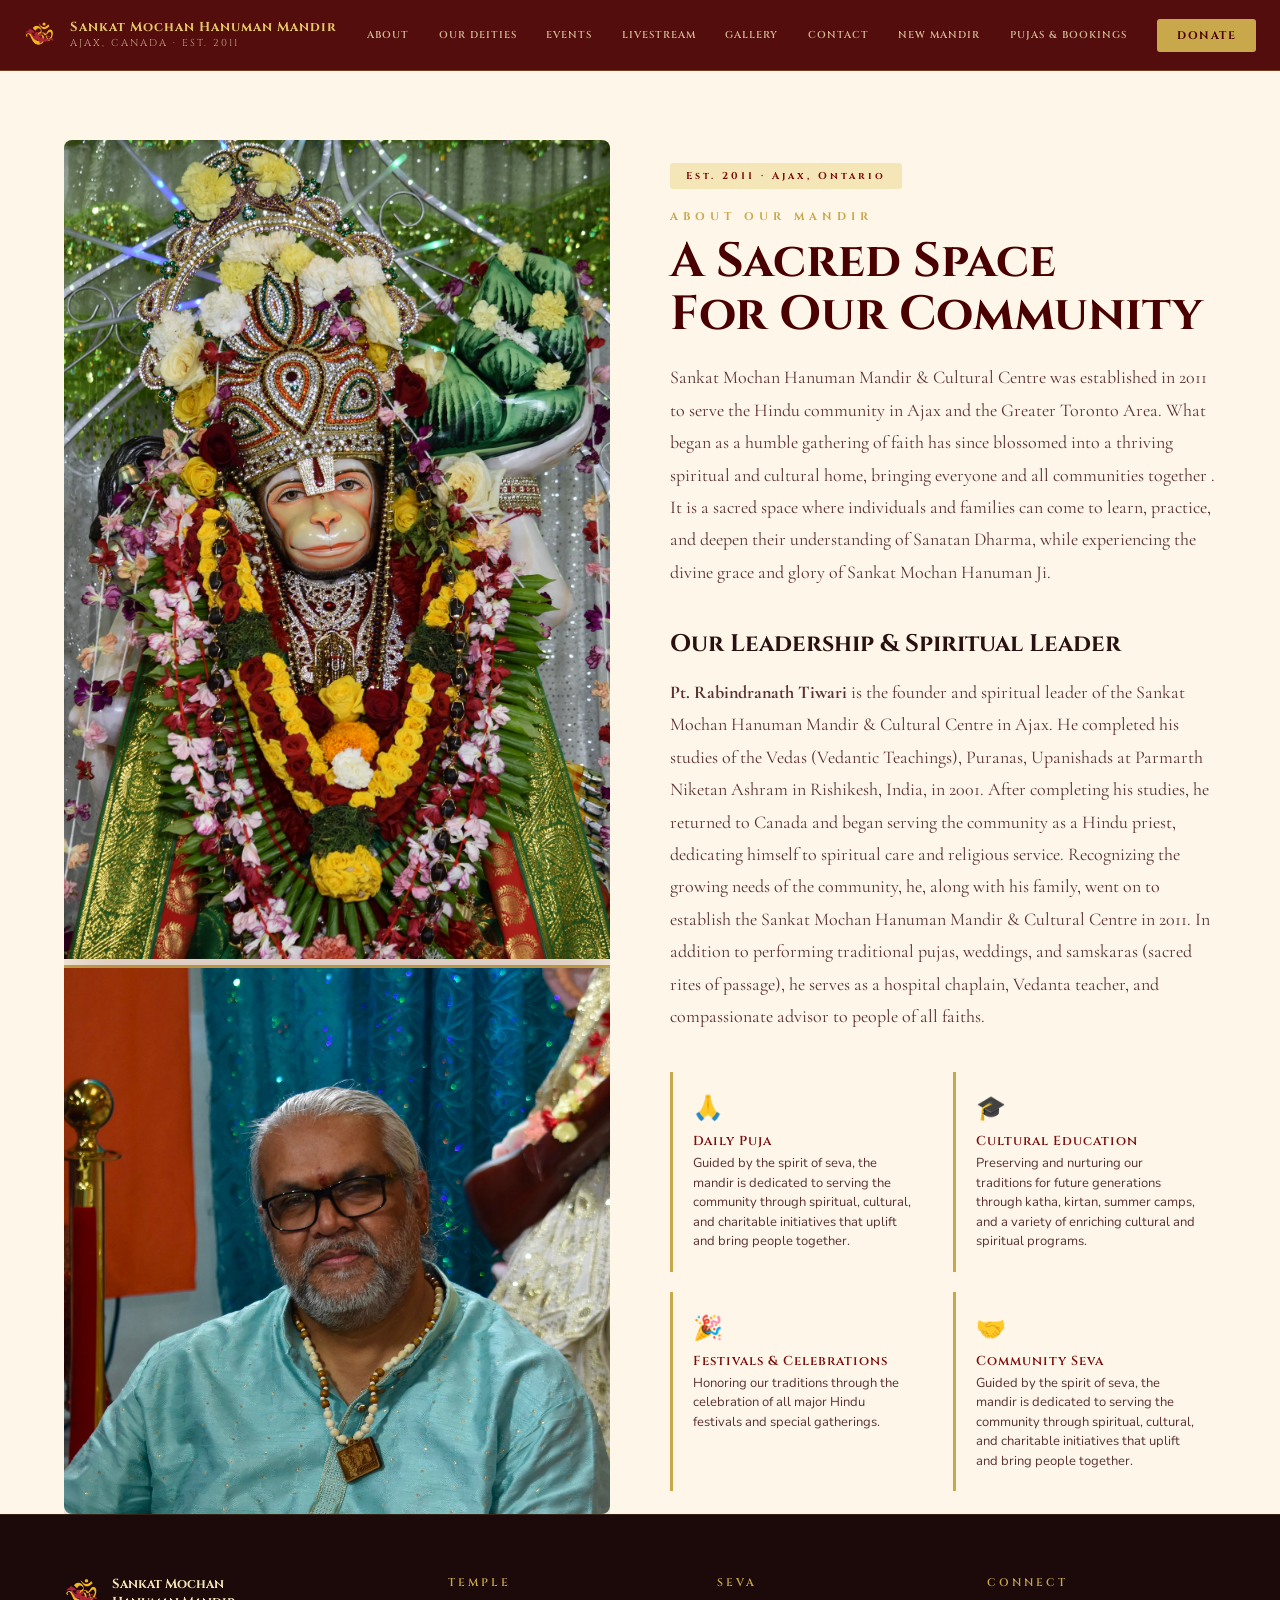
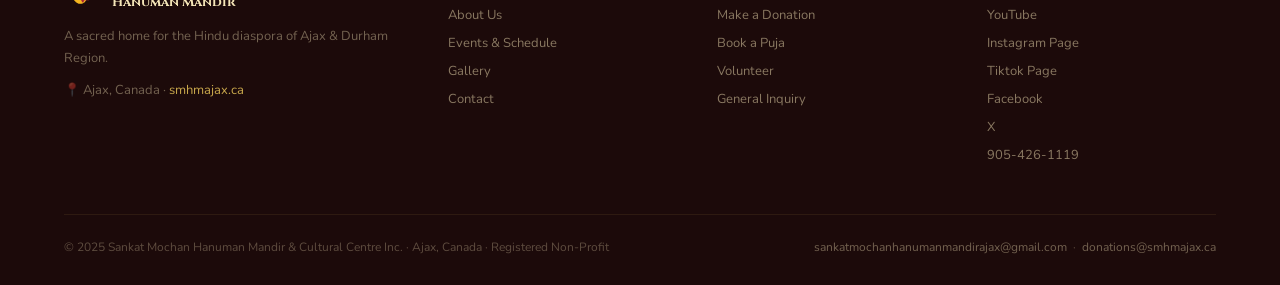
==== commit 9f6e1d3e: "Test: removed +1 from phone number" ====
--- a/about.html
+++ b/about.html
@@ -117,7 +117,7 @@
         <a href="https://www.tiktok.com/@smhmajax">Tiktok Page</a>
         <a href="https://www.facebook.com/smhmajax?mibextid=wwXlfr&mibextid=wwXlfr">Facebook</a>
         <a href="https://x.com/smhmajax">X</a>
-        <a href="tel:+1-905-426-1119">+1-905-426-1119</a>
+        <a href="tel:905-426-1119">905-426-1119</a>
       </div>
     </div>
     <div class="footer-bottom">
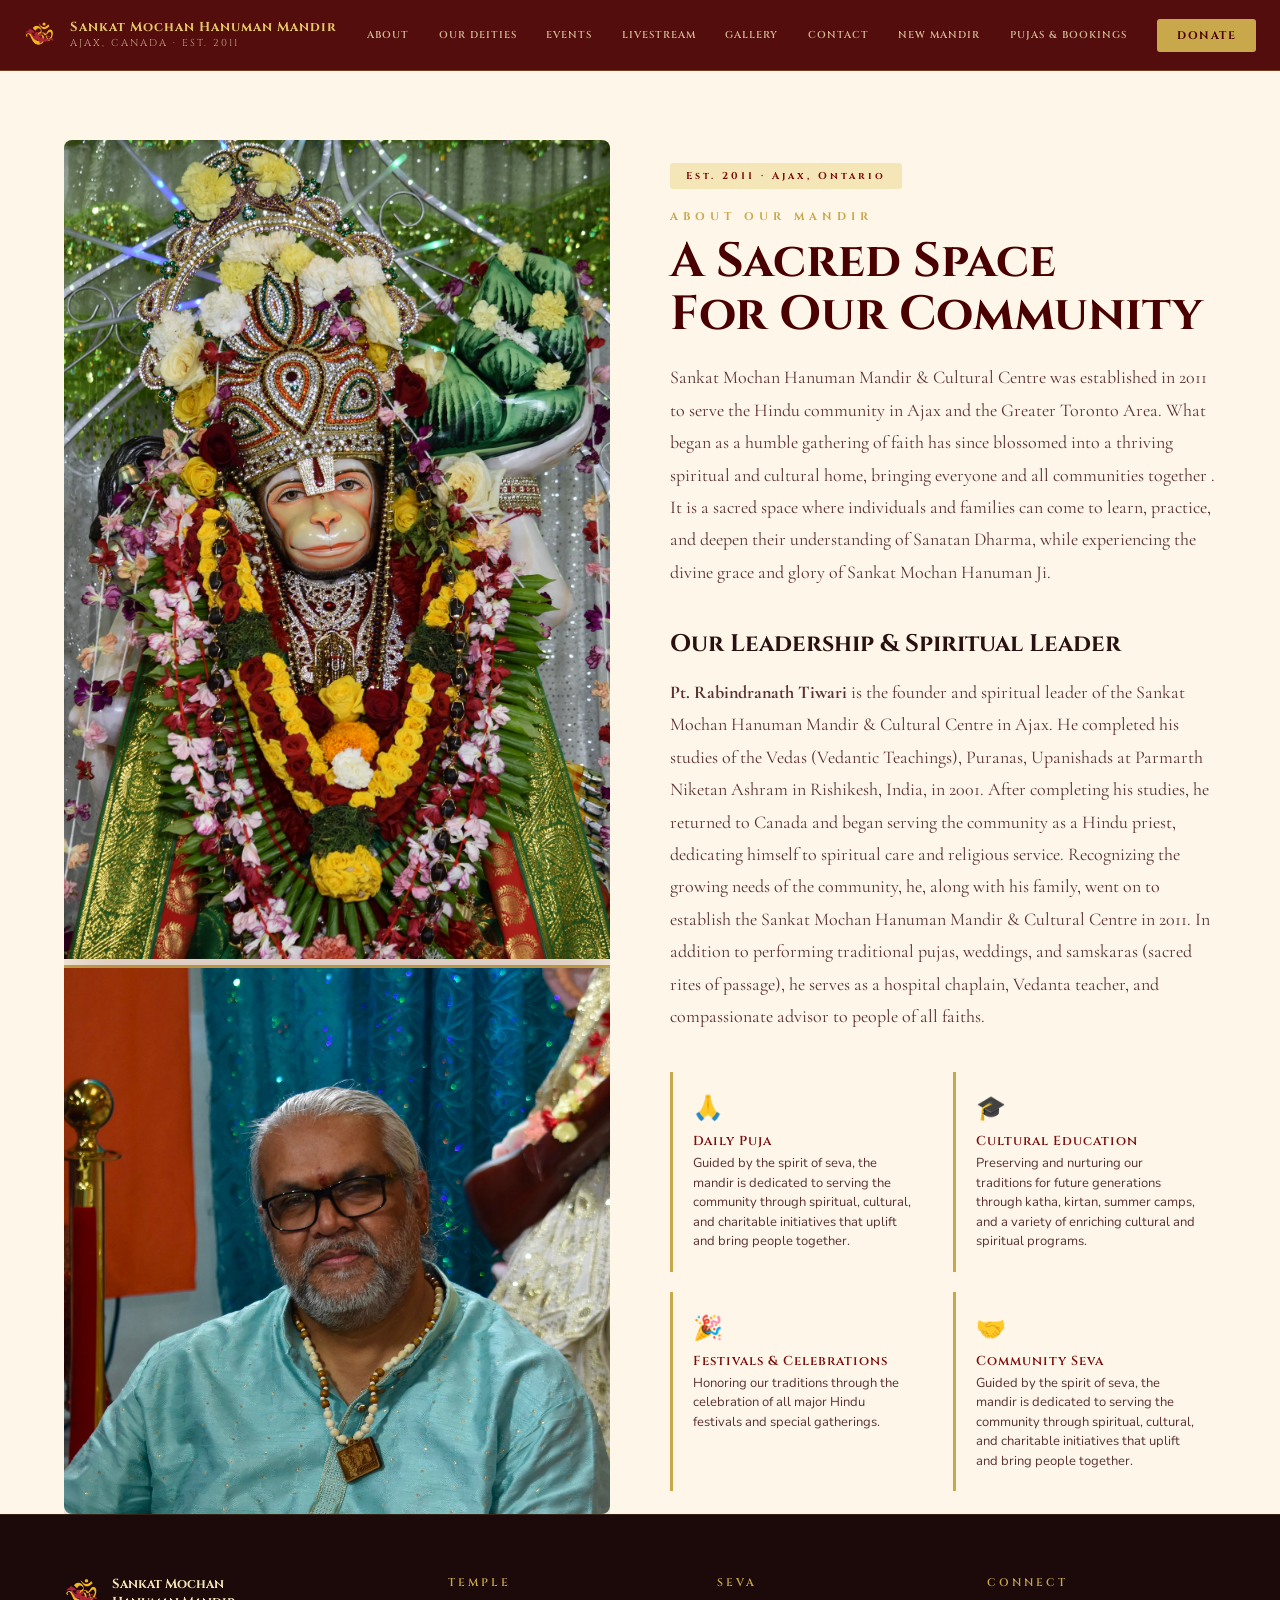
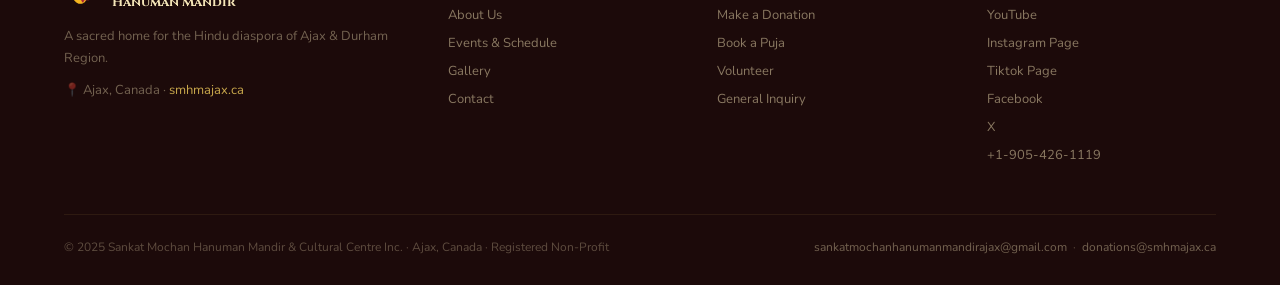
==== commit 454004cf: "Remove _ folder and .github, add +1- to phone number for testing" ====
--- a/about.html
+++ b/about.html
@@ -117,7 +117,7 @@
         <a href="https://www.tiktok.com/@smhmajax">Tiktok Page</a>
         <a href="https://www.facebook.com/smhmajax?mibextid=wwXlfr&mibextid=wwXlfr">Facebook</a>
         <a href="https://x.com/smhmajax">X</a>
-        <a href="tel:905-426-1119">905-426-1119</a>
+        <a href="tel:+1-905-426-1119">+1-905-426-1119</a>
       </div>
     </div>
     <div class="footer-bottom">
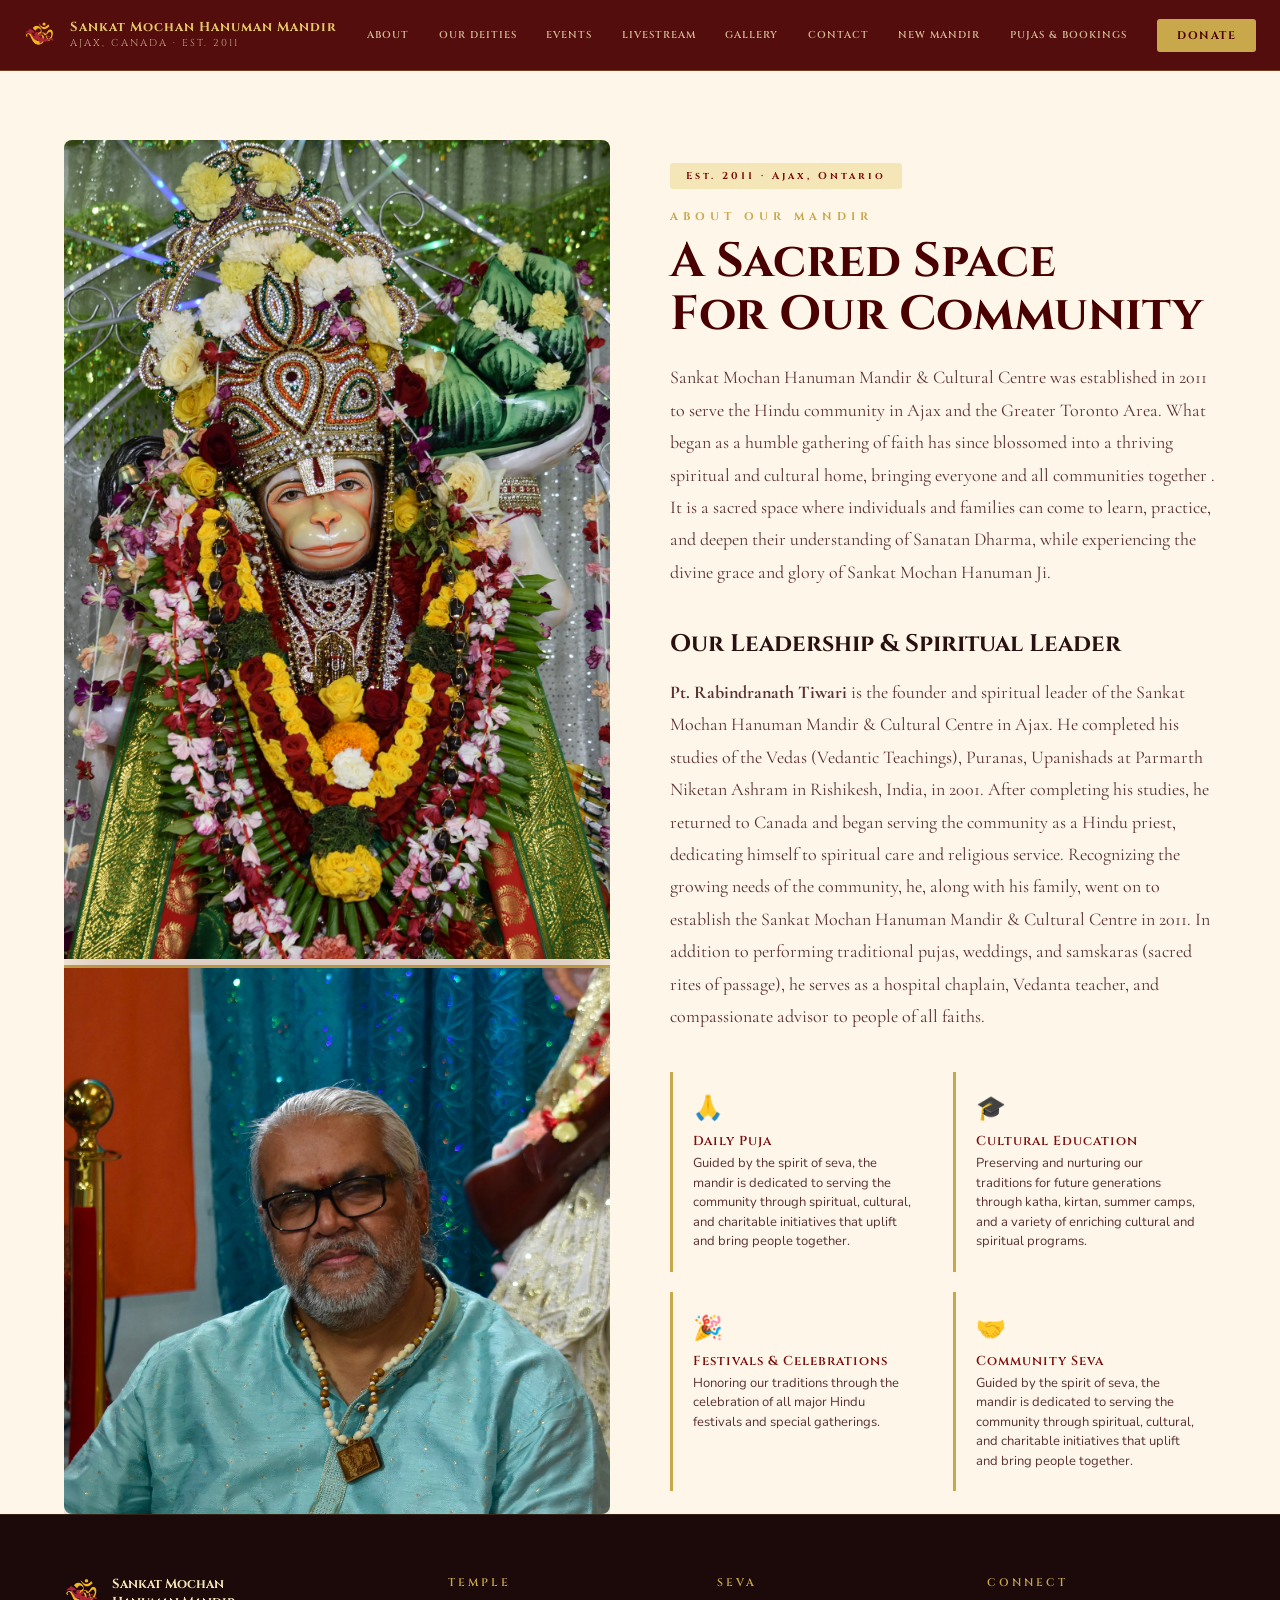
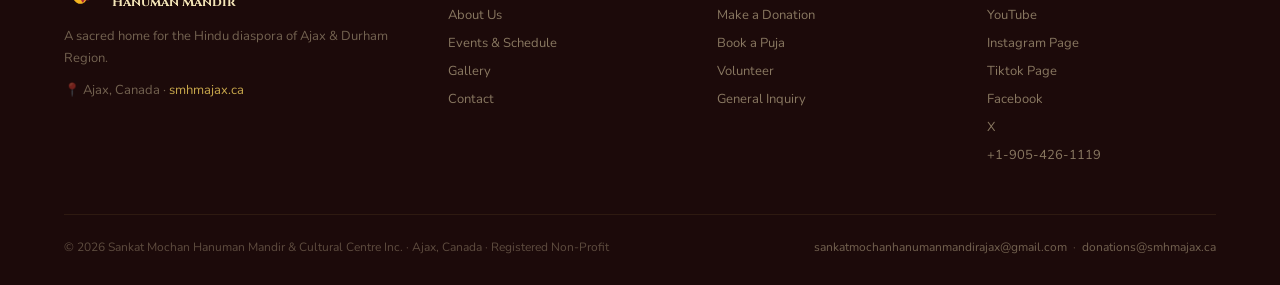
==== commit e6c2523d: ""Updated footer year to 2026"" ====
--- a/about.html
+++ b/about.html
@@ -121,7 +121,7 @@
       </div>
     </div>
     <div class="footer-bottom">
-      <span>© 2025 Sankat Mochan Hanuman Mandir & Cultural Centre Inc. · Ajax, Canada · Registered Non-Profit</span>
+      <span>© 2026 Sankat Mochan Hanuman Mandir & Cultural Centre Inc. · Ajax, Canada · Registered Non-Profit</span>
       <span>
         <a href="mailto:sankatmochanhanumanmandirajax@gmail.com">sankatmochanhanumanmandirajax@gmail.com</a> &nbsp;·&nbsp;
         <a href="mailto:donations@smhmajax.ca">donations@smhmajax.ca</a>
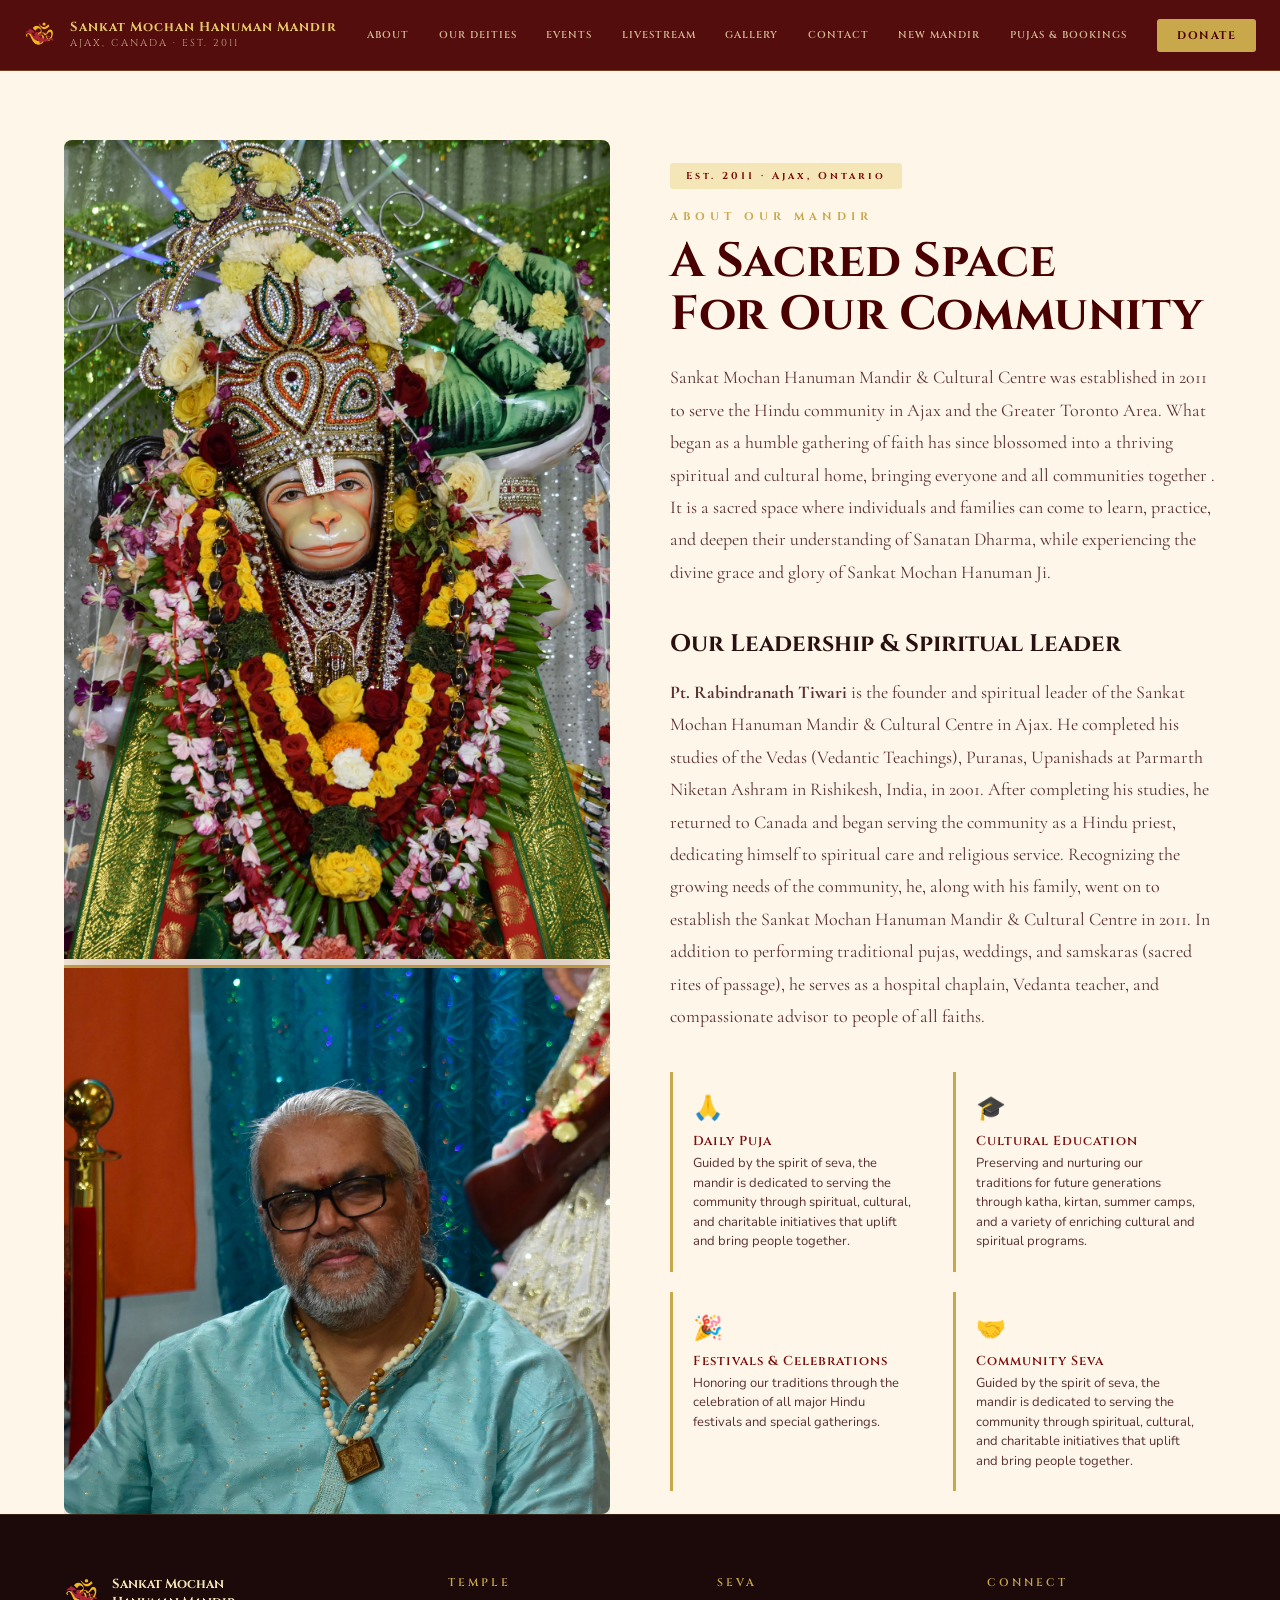
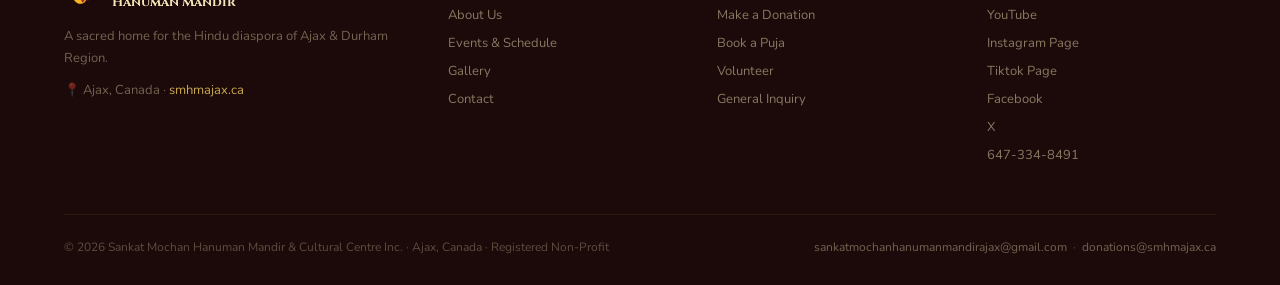
==== commit 067e7409: ""Reverted number back to 647-334-8491"" ====
--- a/about.html
+++ b/about.html
@@ -117,7 +117,7 @@
         <a href="https://www.tiktok.com/@smhmajax">Tiktok Page</a>
         <a href="https://www.facebook.com/smhmajax?mibextid=wwXlfr&mibextid=wwXlfr">Facebook</a>
         <a href="https://x.com/smhmajax">X</a>
-        <a href="tel:+1-905-426-1119">+1-905-426-1119</a>
+        <a href="tel:647-334-8491">647-334-8491</a>
       </div>
     </div>
     <div class="footer-bottom">
